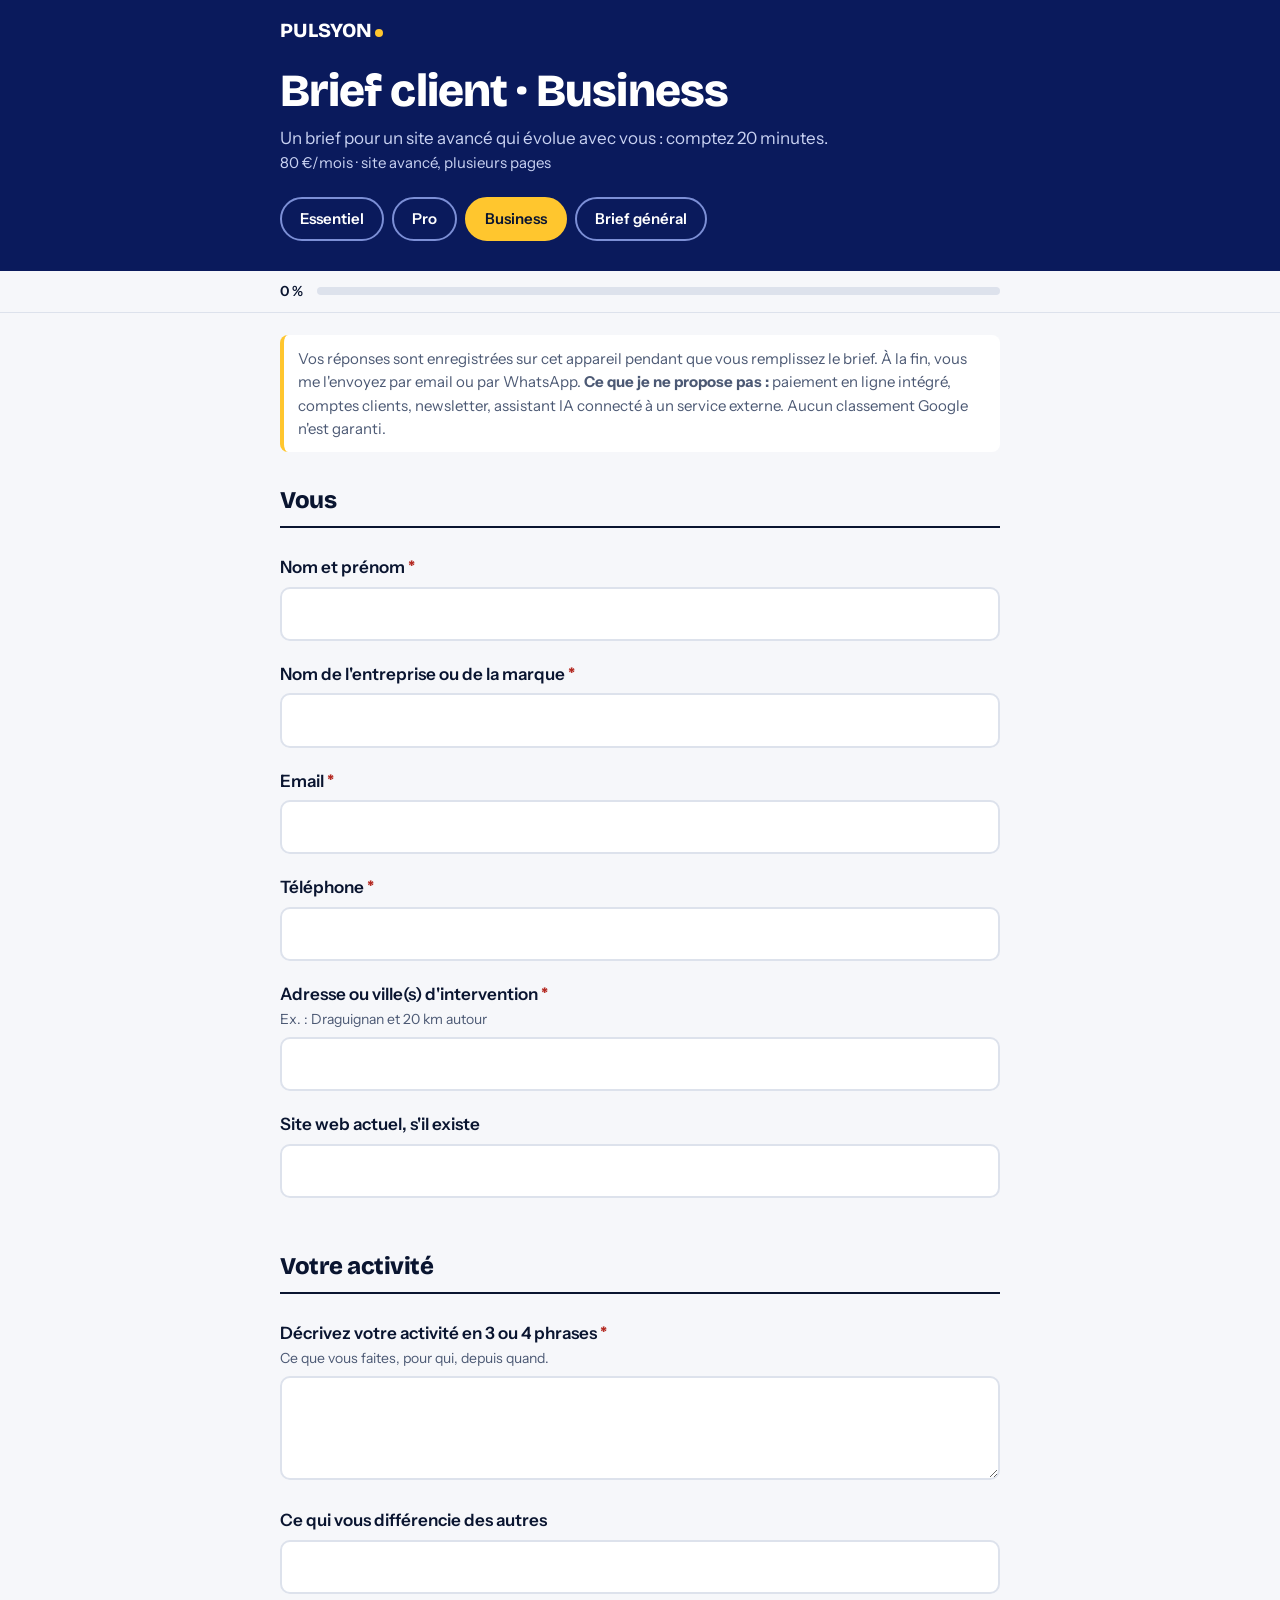
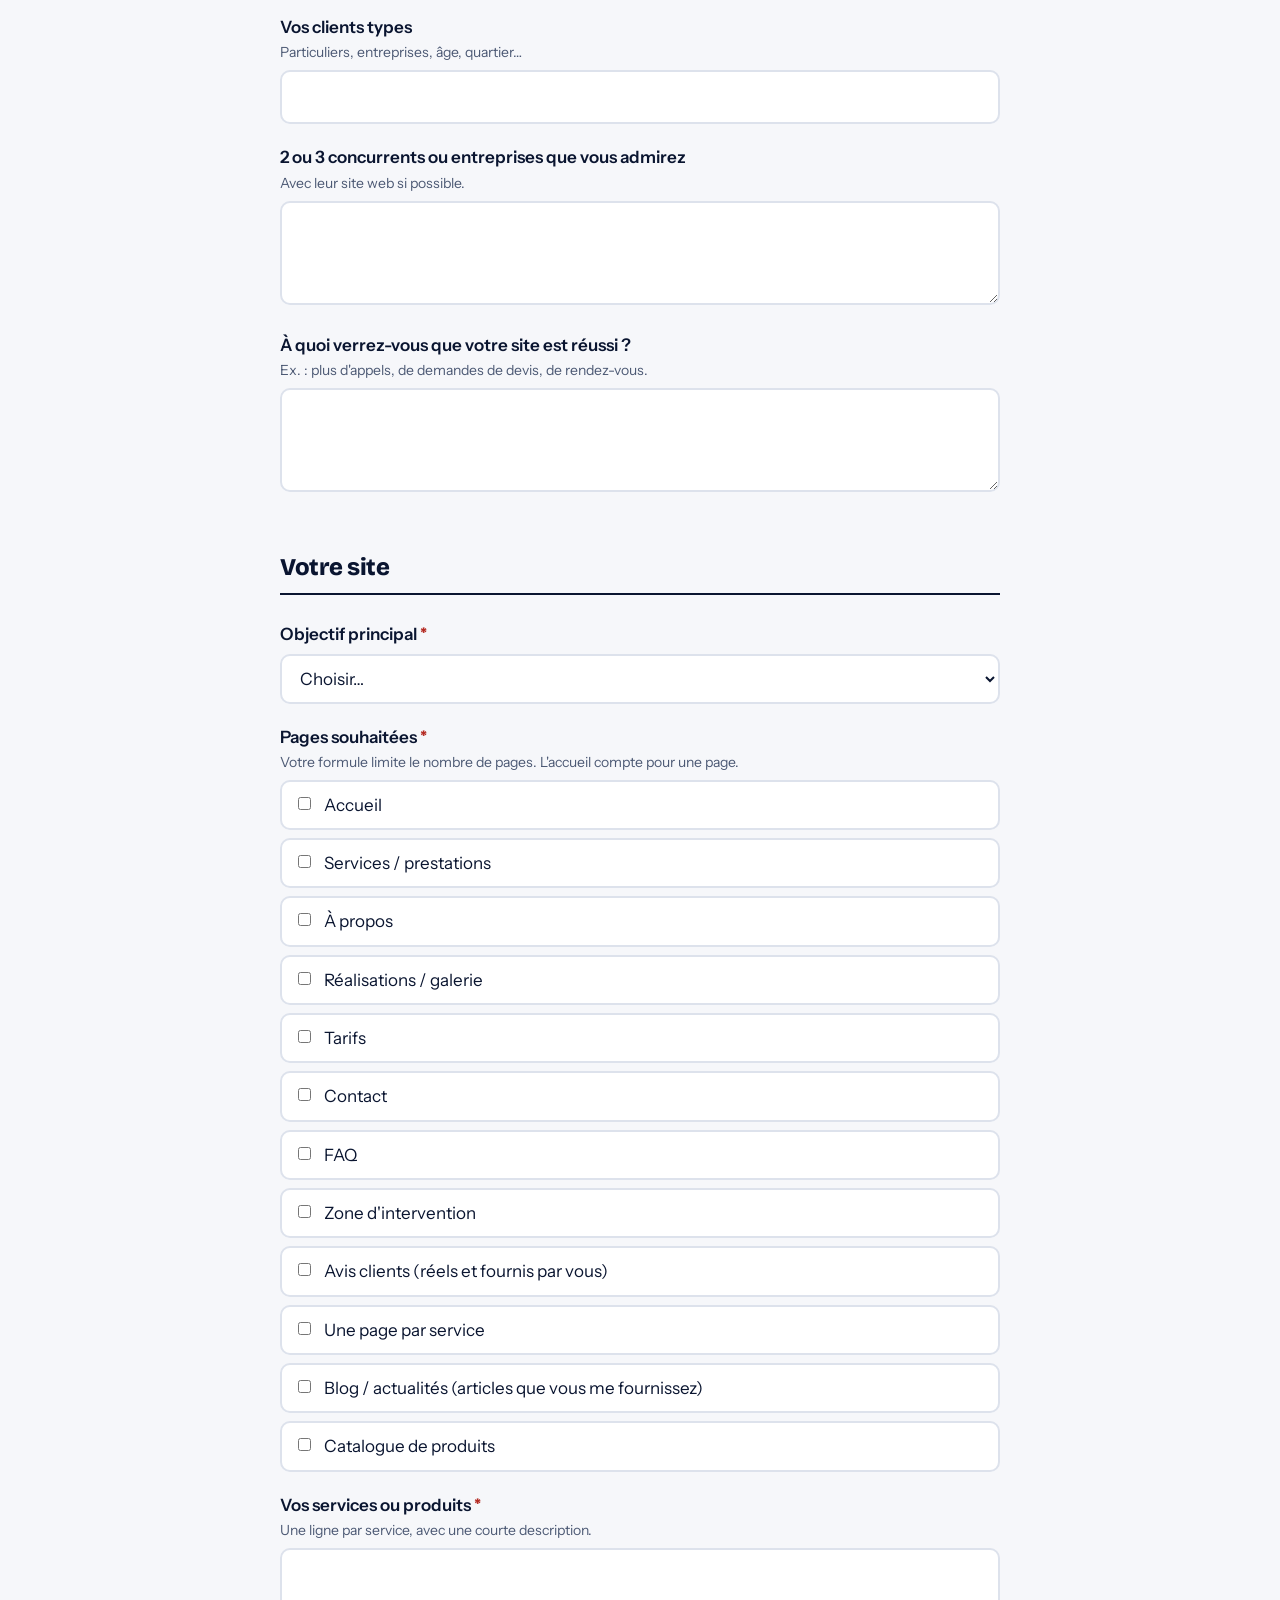
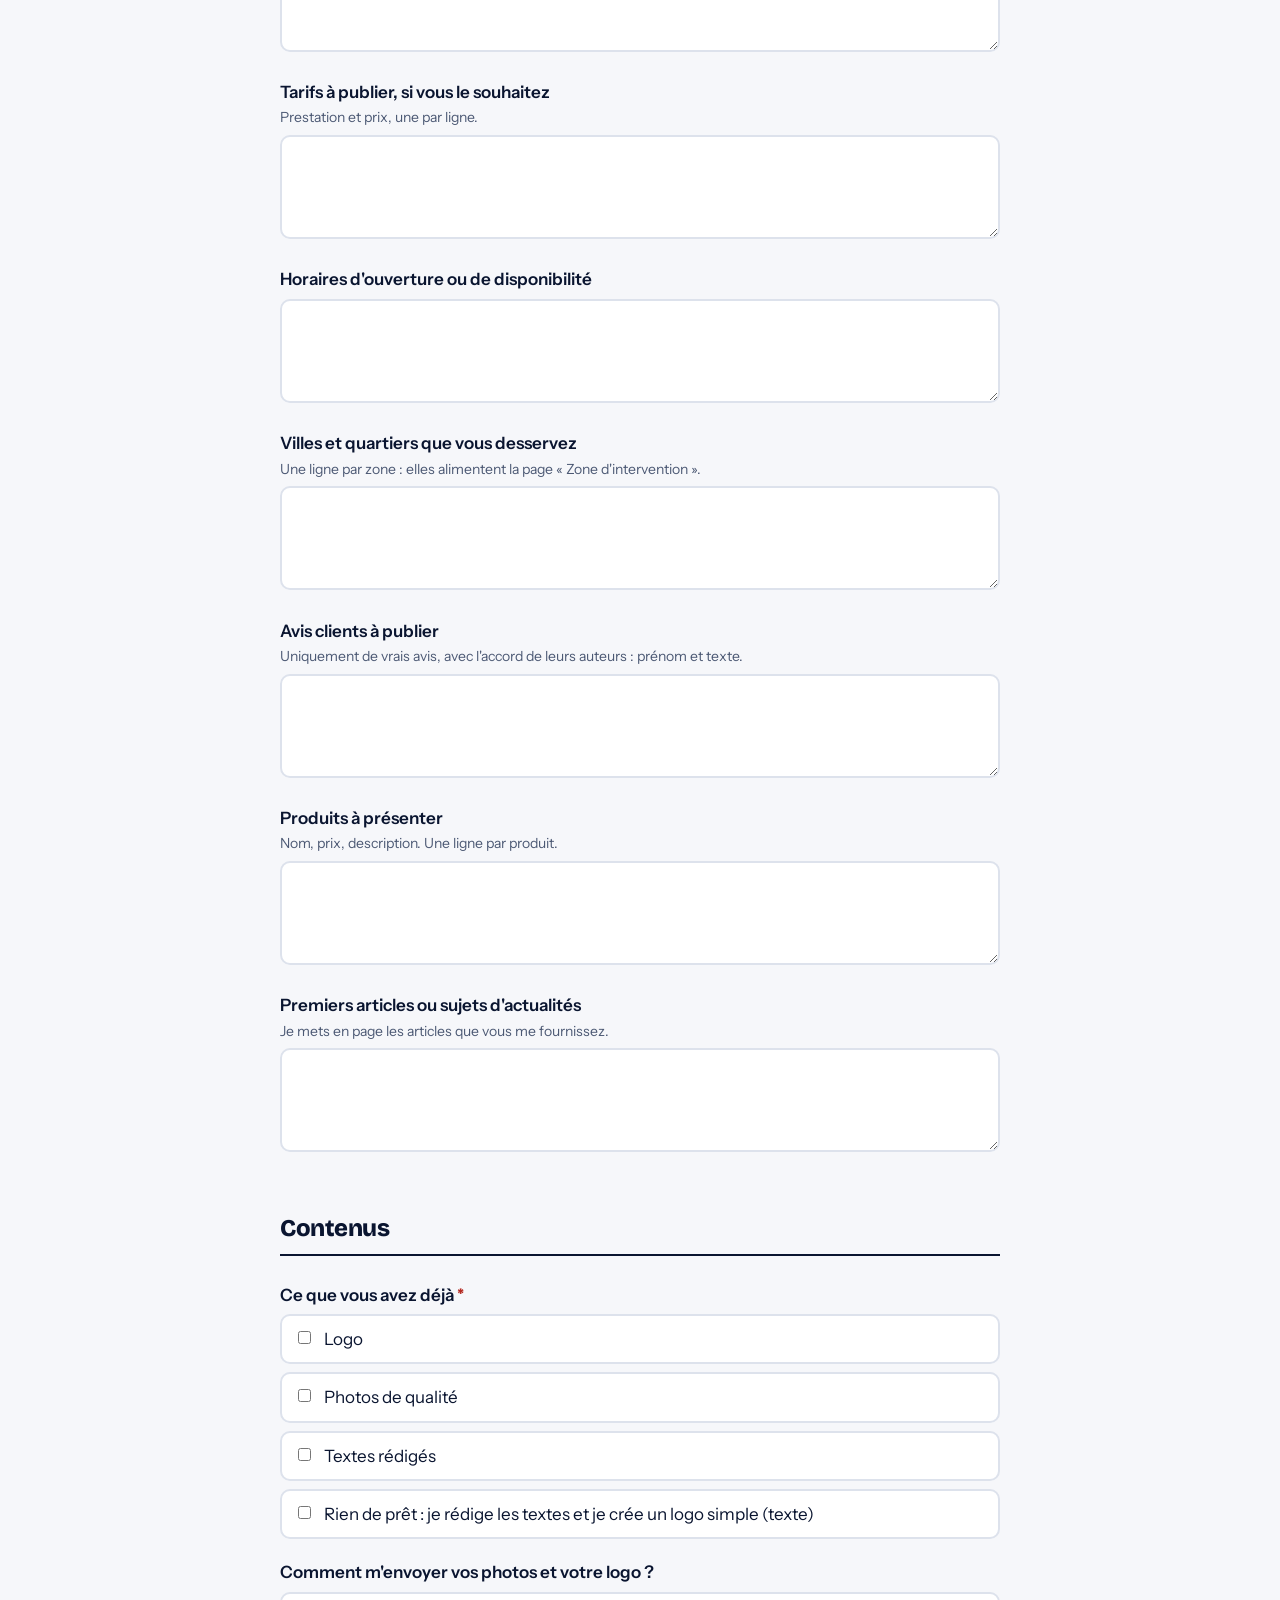
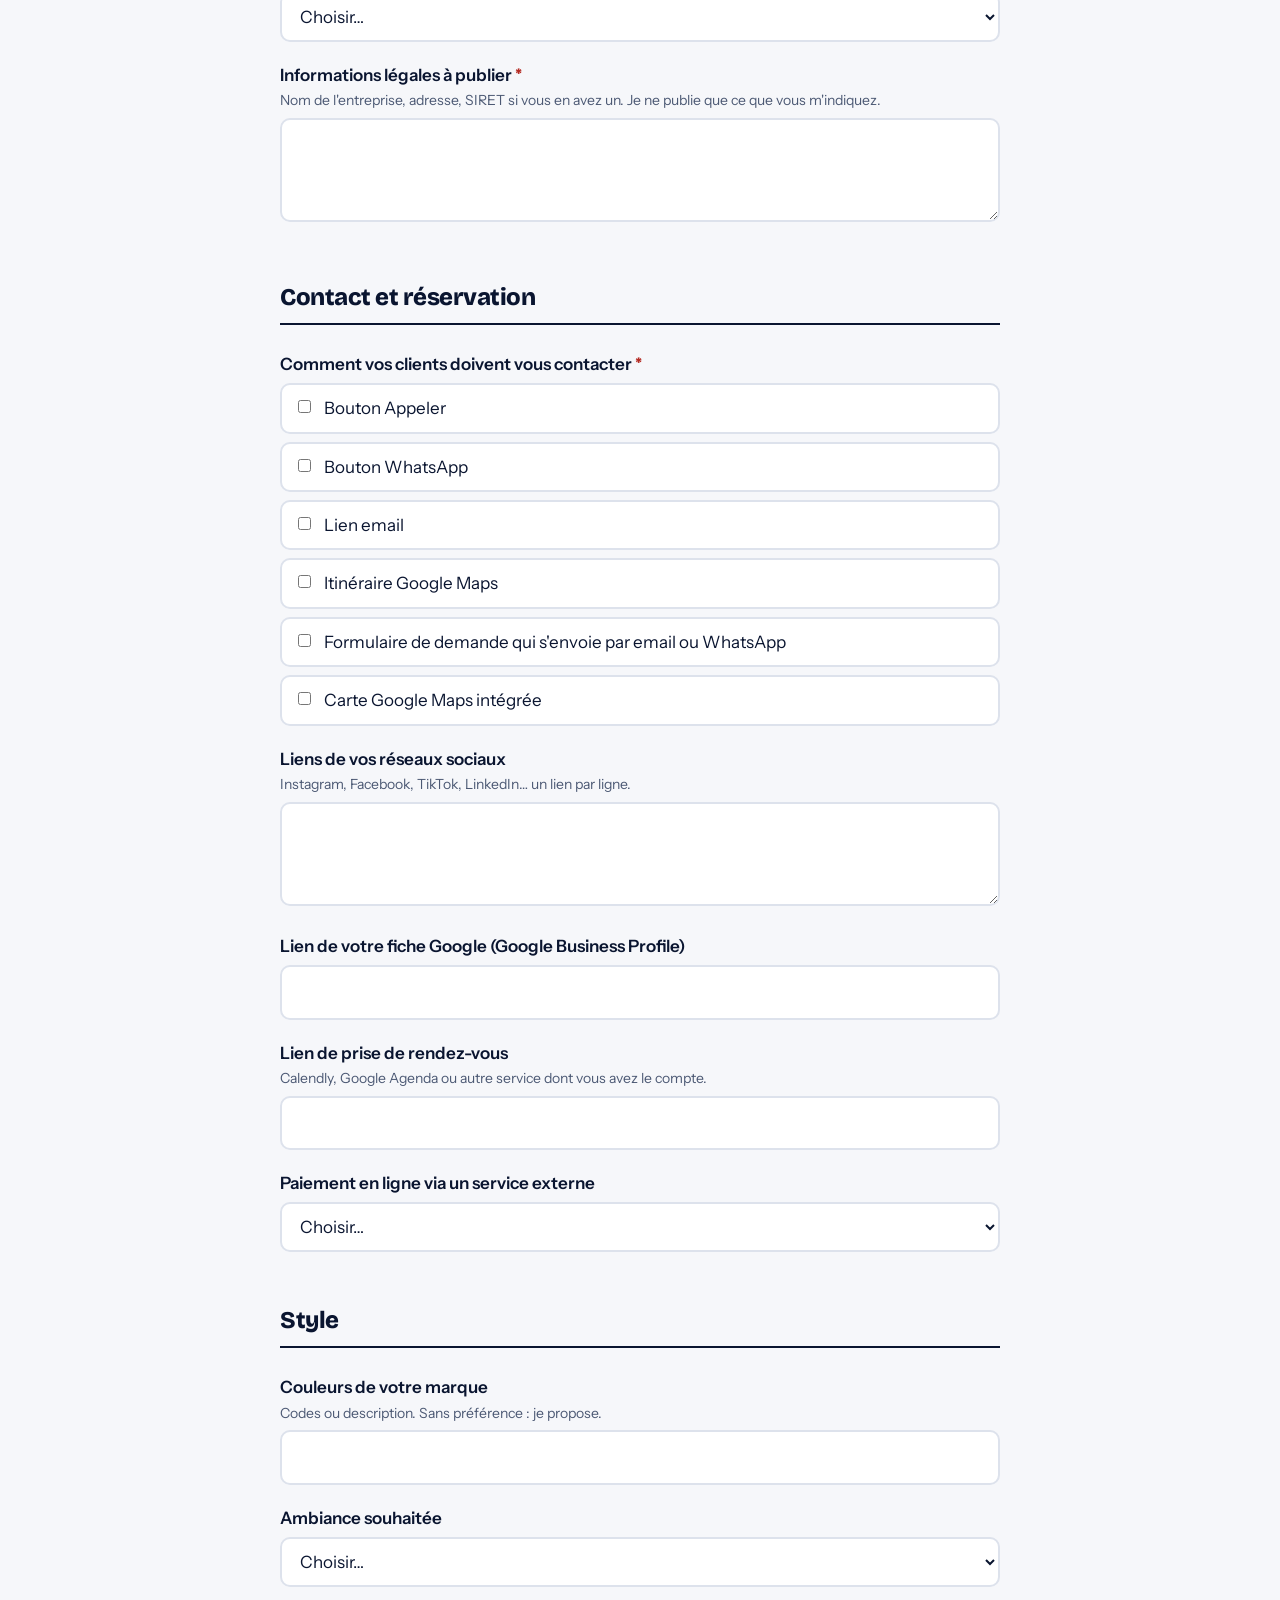
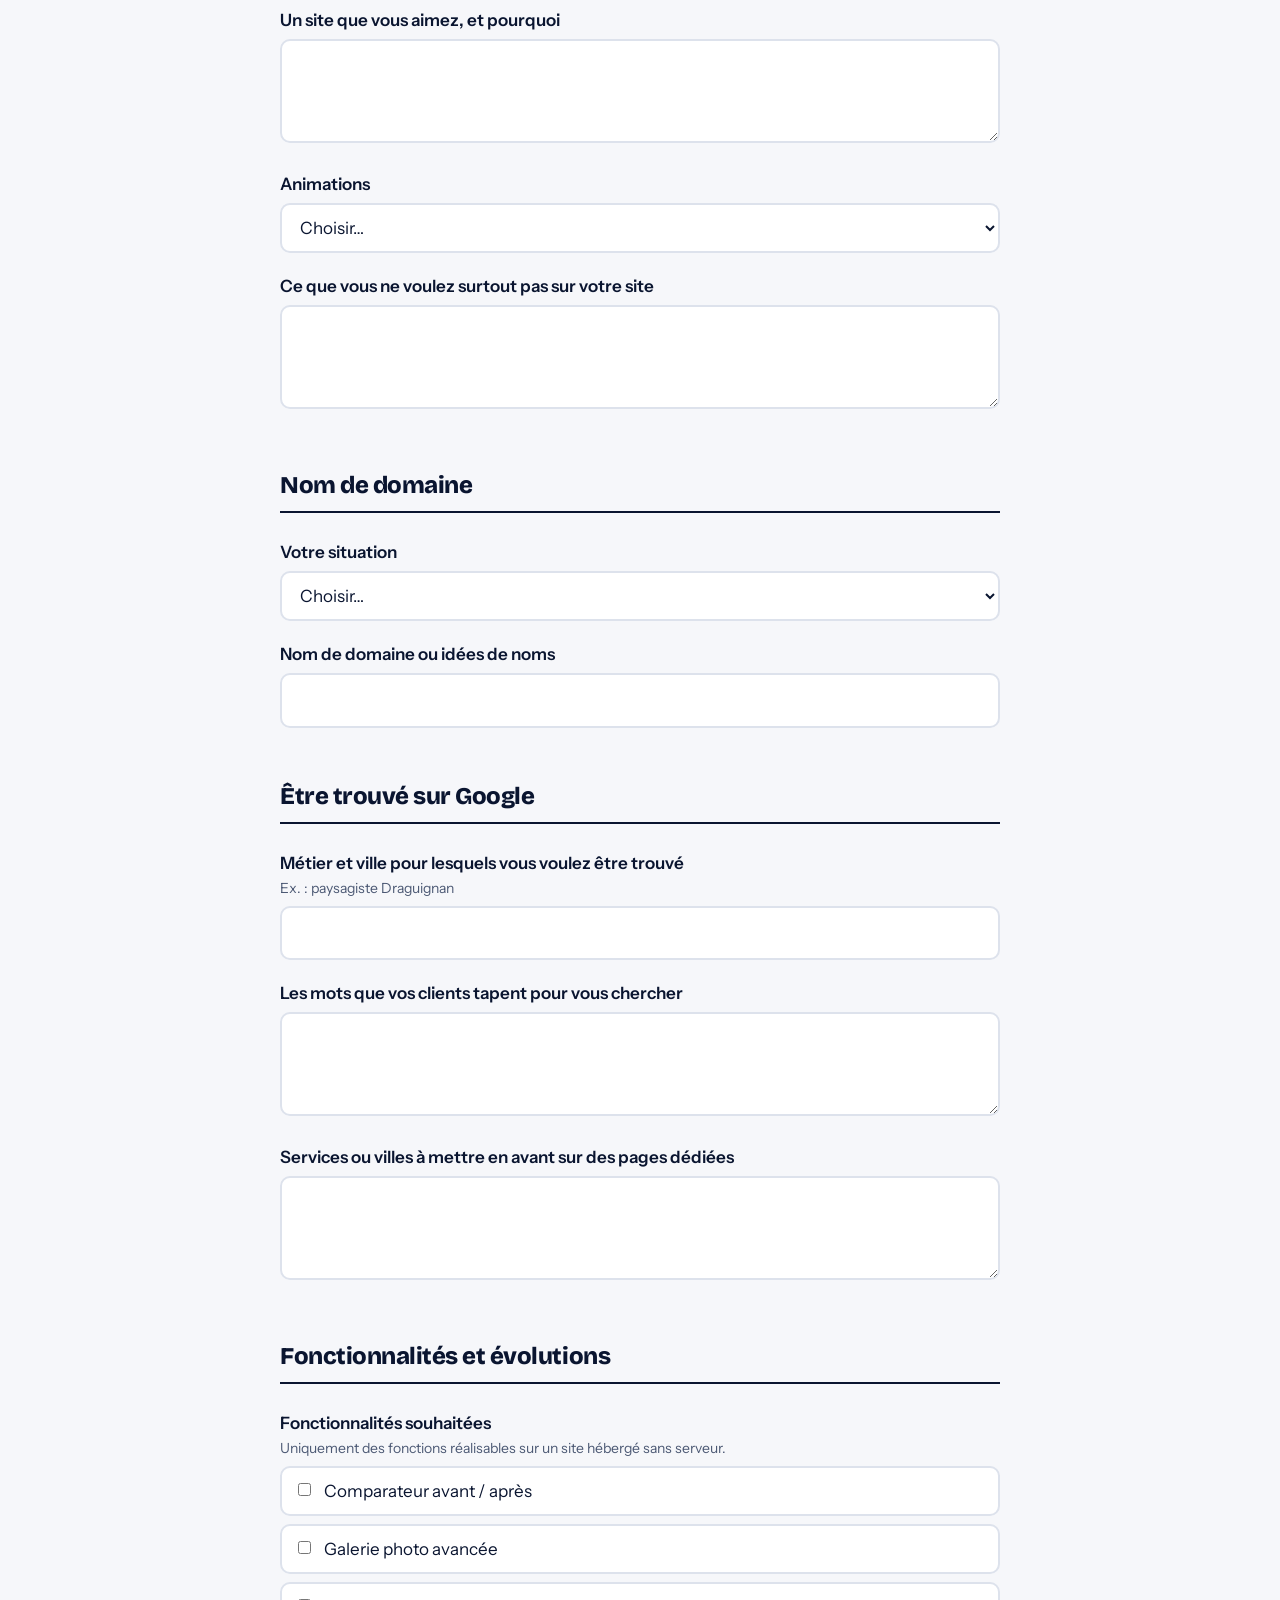
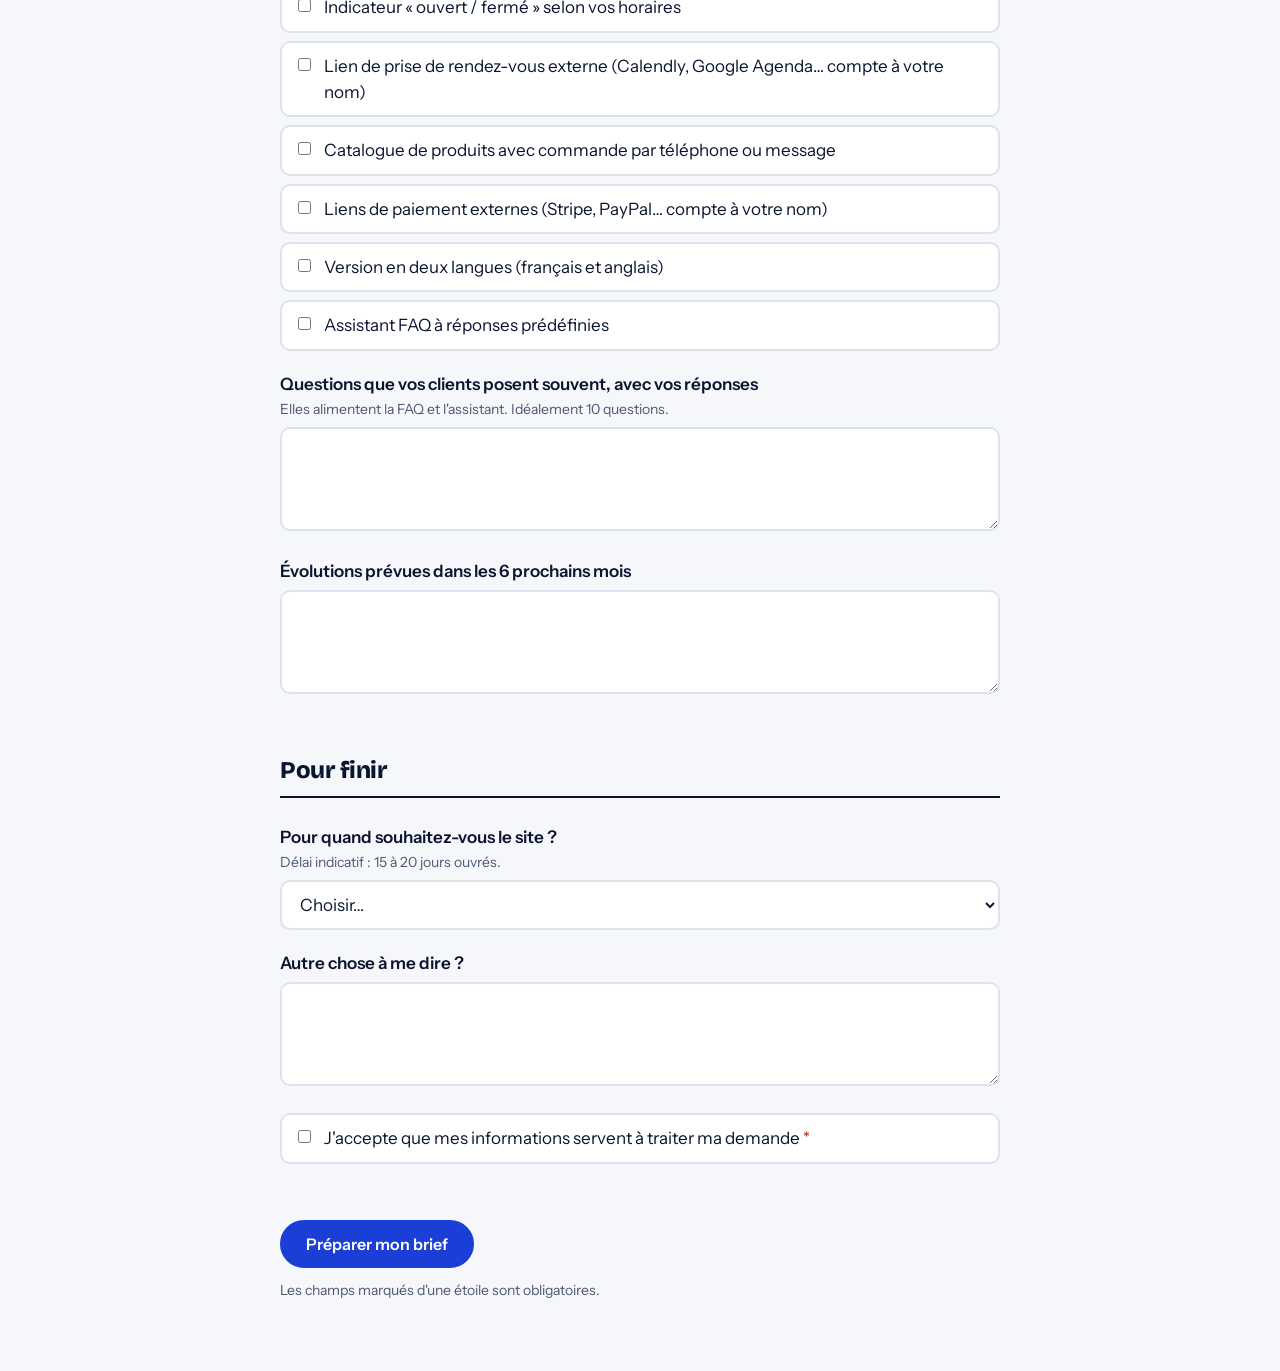
==== brief-business.html @ 64bebb9d "Add files via upload" ====
<!DOCTYPE html>
<html lang="fr">
<head>
<meta charset="utf-8">
<meta name="viewport" content="width=device-width, initial-scale=1, viewport-fit=cover">
<title>Brief client Business · PULSYON</title>
<meta name="robots" content="noindex">
<link rel="preconnect" href="https://fonts.googleapis.com"><link rel="preconnect" href="https://fonts.gstatic.com" crossorigin>
<link href="https://fonts.googleapis.com/css2?family=Bricolage+Grotesque:opsz,wght@12..96,700;12..96,800&family=Instrument+Sans:wght@400;500;600&display=swap" rel="stylesheet">
<link rel="stylesheet" href="brief.css">
</head>
<body>
<header class="top"><div class="w">
<a class="logo" href="index.html">PULSYON<i></i></a>
<h1>Brief client · Business</h1>
<p>Un brief pour un site avancé qui évolue avec vous : comptez 20 minutes.</p>
<p class="scope">80 €/mois · site avancé, plusieurs pages</p>
<nav class="tabs" aria-label="Autres briefs"><a href="brief-essentiel.html">Essentiel</a><a href="brief-pro.html">Pro</a><a href="brief-business.html" aria-current="page">Business</a><a href="brief.html">Brief général</a></nav>
</div></header>
<div class="bar"><div class="w"><span id="pct">0 %</span><div class="track"><i id="fill"></i></div></div></div>
<main class="w">
<div class="note">Vos réponses sont enregistrées sur cet appareil pendant que vous remplissez le brief. À la fin, vous me l'envoyez par email ou par WhatsApp. <b>Ce que je ne propose pas :</b> paiement en ligne intégré, comptes clients, newsletter, assistant IA connecté à un service externe. Aucun classement Google n'est garanti.</div>
<div id="form"></div>
<div class="go"><button class="btn" id="build" type="button">Préparer mon brief</button><p class="fine">Les champs marqués d'une étoile sont obligatoires.</p></div>
<section class="result" id="result" aria-live="polite">
<h2>Votre brief est prêt</h2>
<p>Choisissez comment me l'envoyer. Le texte est copié automatiquement : collez-le dans le message.</p>
<textarea id="out" readonly aria-label="Résumé de votre brief"></textarea>
<div class="acts"><button class="btn" id="mail" type="button">Envoyer par email</button><button class="btn" id="wa" type="button">Envoyer par WhatsApp</button><button class="btn alt" id="copy" type="button">Copier</button><button class="btn alt" id="dl" type="button">Télécharger (.txt)</button></div>
<div class="status" id="status"></div>
<p class="fine">Je vous recontacte sous 24 h. Vos données servent uniquement à traiter votre demande (voir <a href="mentions-legales.html">mentions légales</a>).</p>
</section>
</main>
<script>window.BRIEF={"key": "business", "name": "Business", "scope": "80 €/mois · site avancé, plusieurs pages", "max": 0, "sections": [["Vous", [{"i": "nom", "t": "text", "q": "Nom et prénom", "r": 1}, {"i": "ent", "t": "text", "q": "Nom de l'entreprise ou de la marque", "r": 1}, {"i": "mail", "t": "email", "q": "Email", "r": 1}, {"i": "tel", "t": "tel", "q": "Téléphone", "r": 1}, {"i": "ville", "t": "text", "q": "Adresse ou ville(s) d'intervention", "h": "Ex. : Draguignan et 20 km autour", "r": 1}, {"i": "actuel", "t": "url", "q": "Site web actuel, s'il existe"}]], ["Votre activité", [{"i": "act", "t": "textarea", "q": "Décrivez votre activité en 3 ou 4 phrases", "h": "Ce que vous faites, pour qui, depuis quand.", "r": 1}, {"i": "atout", "t": "text", "q": "Ce qui vous différencie des autres"}, {"i": "cible", "t": "text", "q": "Vos clients types", "h": "Particuliers, entreprises, âge, quartier…"}, {"i": "conc", "t": "textarea", "q": "2 ou 3 concurrents ou entreprises que vous admirez", "h": "Avec leur site web si possible."}, {"i": "succes", "t": "textarea", "q": "À quoi verrez-vous que votre site est réussi ?", "h": "Ex. : plus d'appels, de demandes de devis, de rendez-vous."}]], ["Votre site", [{"i": "obj", "t": "select", "q": "Objectif principal", "r": 1, "o": ["Être contacté (appel, WhatsApp, email)", "Présenter mes services", "Montrer mes réalisations", "Donner mes horaires et mon accès", "Rassurer et gagner en crédibilité", "Prendre des rendez-vous (via un lien externe de réservation)", "Présenter un catalogue de produits"]}, {"i": "pages", "t": "checks", "q": "Pages souhaitées", "h": "Votre formule limite le nombre de pages. L'accueil compte pour une page.", "r": 1, "o": ["Accueil", "Services / prestations", "À propos", "Réalisations / galerie", "Tarifs", "Contact", "FAQ", "Zone d'intervention", "Avis clients (réels et fournis par vous)", "Une page par service", "Blog / actualités (articles que vous me fournissez)", "Catalogue de produits"]}, {"i": "serv", "t": "textarea", "q": "Vos services ou produits", "h": "Une ligne par service, avec une courte description.", "r": 1}, {"i": "tarifs", "t": "textarea", "q": "Tarifs à publier, si vous le souhaitez", "h": "Prestation et prix, une par ligne."}, {"i": "horaires", "t": "textarea", "q": "Horaires d'ouverture ou de disponibilité"}, {"i": "zone", "t": "textarea", "q": "Villes et quartiers que vous desservez", "h": "Une ligne par zone : elles alimentent la page « Zone d'intervention »."}, {"i": "avis", "t": "textarea", "q": "Avis clients à publier", "h": "Uniquement de vrais avis, avec l'accord de leurs auteurs : prénom et texte."}, {"i": "prod", "t": "textarea", "q": "Produits à présenter", "h": "Nom, prix, description. Une ligne par produit."}, {"i": "blog", "t": "textarea", "q": "Premiers articles ou sujets d'actualités", "h": "Je mets en page les articles que vous me fournissez."}]], ["Contenus", [{"i": "dispo", "t": "checks", "q": "Ce que vous avez déjà", "o": ["Logo", "Photos de qualité", "Textes rédigés", "Rien de prêt : je rédige les textes et je crée un logo simple (texte)"], "r": 1}, {"i": "envoi", "t": "select", "q": "Comment m'envoyer vos photos et votre logo ?", "o": ["Par WhatsApp", "Par email", "Par lien (Drive, Dropbox…)", "Je n'en ai pas"]}, {"i": "legal", "t": "textarea", "q": "Informations légales à publier", "h": "Nom de l'entreprise, adresse, SIRET si vous en avez un. Je ne publie que ce que vous m'indiquez.", "r": 1}]], ["Contact et réservation", [{"i": "cont", "t": "checks", "q": "Comment vos clients doivent vous contacter", "r": 1, "o": ["Bouton Appeler", "Bouton WhatsApp", "Lien email", "Itinéraire Google Maps", "Formulaire de demande qui s'envoie par email ou WhatsApp", "Carte Google Maps intégrée"]}, {"i": "res", "t": "textarea", "q": "Liens de vos réseaux sociaux", "h": "Instagram, Facebook, TikTok, LinkedIn… un lien par ligne."}, {"i": "gbp", "t": "url", "q": "Lien de votre fiche Google (Google Business Profile)"}, {"i": "rdv", "t": "url", "q": "Lien de prise de rendez-vous", "h": "Calendly, Google Agenda ou autre service dont vous avez le compte."}, {"i": "pay", "t": "select", "q": "Paiement en ligne via un service externe", "o": ["Pas de paiement en ligne", "J'ai déjà un compte (Stripe, PayPal…)", "Je dois en ouvrir un"]}]], ["Style", [{"i": "coul", "t": "text", "q": "Couleurs de votre marque", "h": "Codes ou description. Sans préférence : je propose."}, {"i": "amb", "t": "select", "q": "Ambiance souhaitée", "o": ["Sobre et professionnelle", "Chaleureuse et conviviale", "Moderne et dynamique", "Nature et authentique", "Haut de gamme", "Je ne sais pas, conseillez-moi"]}, {"i": "aime", "t": "textarea", "q": "Un site que vous aimez, et pourquoi"}, {"i": "anim", "t": "select", "q": "Animations", "o": ["Aucune", "Discrètes", "Marquées", "Conseillez-moi"]}, {"i": "non", "t": "textarea", "q": "Ce que vous ne voulez surtout pas sur votre site"}]], ["Nom de domaine", [{"i": "dom", "t": "select", "q": "Votre situation", "o": ["J'ai déjà un nom de domaine", "Je n'en ai pas : aidez-moi à choisir", "Je ne sais pas ce que c'est"]}, {"i": "domn", "t": "text", "q": "Nom de domaine ou idées de noms"}]], ["Être trouvé sur Google", [{"i": "seo", "t": "text", "q": "Métier et ville pour lesquels vous voulez être trouvé", "h": "Ex. : paysagiste Draguignan"}, {"i": "mots", "t": "textarea", "q": "Les mots que vos clients tapent pour vous chercher"}, {"i": "seo3", "t": "textarea", "q": "Services ou villes à mettre en avant sur des pages dédiées"}]], ["Fonctionnalités et évolutions", [{"i": "fonc", "t": "checks", "q": "Fonctionnalités souhaitées", "h": "Uniquement des fonctions réalisables sur un site hébergé sans serveur.", "o": ["Comparateur avant / après", "Galerie photo avancée", "Indicateur « ouvert / fermé » selon vos horaires", "Lien de prise de rendez-vous externe (Calendly, Google Agenda… compte à votre nom)", "Catalogue de produits avec commande par téléphone ou message", "Liens de paiement externes (Stripe, PayPal… compte à votre nom)", "Version en deux langues (français et anglais)", "Assistant FAQ à réponses prédéfinies"]}, {"i": "faq", "t": "textarea", "q": "Questions que vos clients posent souvent, avec vos réponses", "h": "Elles alimentent la FAQ et l'assistant. Idéalement 10 questions."}, {"i": "evo", "t": "textarea", "q": "Évolutions prévues dans les 6 prochains mois"}]], ["Pour finir", [{"i": "delai", "t": "select", "q": "Pour quand souhaitez-vous le site ?", "h": "Délai indicatif : 15 à 20 jours ouvrés.", "o": ["Dès que possible", "Dans le mois", "Dans 2 ou 3 mois", "Pas de date précise"]}, {"i": "plus", "t": "textarea", "q": "Autre chose à me dire ?"}, {"i": "ok", "t": "consent", "q": "J'accepte que mes informations servent à traiter ma demande", "r": 1}]]]};</script>
<script src="brief.js"></script>
</body>
</html>
---- brief.css ----
:root{--deep:#0A1A5C;--blue:#1B3FD6;--sun:#FFC62E;--ink:#0A1530;--muted:#4C5974;--bg:#F6F7FA;--line:#DDE2EC}
*,*::before,*::after{box-sizing:border-box}
body{margin:0;background:var(--bg);color:var(--ink);font:400 17px/1.55 "Instrument Sans",system-ui,sans-serif;padding-bottom:env(safe-area-inset-bottom,0px)}
h1,h2{font-family:"Bricolage Grotesque","Instrument Sans",system-ui,sans-serif;letter-spacing:-.02em;line-height:1.1;margin:0}
a{color:var(--blue)}
:focus-visible{outline:3px solid var(--sun);outline-offset:2px;border-radius:6px}
.top{background:var(--deep);color:#fff;padding:calc(18px + env(safe-area-inset-top,0px)) 0 30px}
.w{max-width:760px;margin:0 auto;padding:0 20px}
.logo{font:800 20px "Bricolage Grotesque",sans-serif;color:#fff;text-decoration:none}
.logo i{display:inline-block;width:8px;height:8px;background:var(--sun);border-radius:50%;margin-left:3px}
h1{font-size:clamp(30px,6vw,46px);font-weight:800;margin:22px 0 8px}
.top p{margin:0;color:#C9D2F2}
.tabs{display:flex;gap:8px;flex-wrap:wrap;margin-top:22px}
.tabs button{font:600 15px "Instrument Sans",sans-serif;min-height:44px;padding:8px 18px;border-radius:99px;border:2px solid #7C8FD6;background:transparent;color:#fff;cursor:pointer}
.tabs button[aria-pressed=true]{background:var(--sun);border-color:var(--sun);color:var(--ink)}
.scope{margin-top:16px;font-size:15px;color:#C9D2F2}
.bar{position:sticky;top:0;z-index:5;background:var(--bg);border-bottom:1px solid var(--line);padding:10px 0}
.bar .w{display:flex;align-items:center;gap:14px;font-size:14px;font-weight:600}
.track{flex:1;height:8px;border-radius:9px;background:var(--line);overflow:hidden}
.track i{display:block;height:100%;width:0;background:var(--blue);transition:width .3s}
fieldset.sec{border:0;padding:0;margin:34px 0 0}
.sec>legend{font:800 24px "Bricolage Grotesque",sans-serif;letter-spacing:-.02em;padding:0 0 12px;border-bottom:2px solid var(--ink);width:100%;margin-bottom:6px}
.q{margin:20px 0}
.q>label,.q>.lab{display:block;font-weight:600;margin-bottom:6px}
.q small{display:block;color:var(--muted);font-weight:400;font-size:14px;margin-top:2px}
.req{color:#B3261E}
input[type=text],input[type=email],input[type=tel],input[type=url],select,textarea{width:100%;font:inherit;padding:12px 14px;border:2px solid var(--line);border-radius:10px;background:#fff;color:var(--ink)}
textarea{min-height:104px;resize:vertical}
input:focus,select:focus,textarea:focus{border-color:var(--blue)}
.opts{display:grid;gap:8px}
.opts label{display:flex;gap:10px;align-items:flex-start;padding:10px 12px;background:#fff;border:2px solid var(--line);border-radius:10px;cursor:pointer;min-height:44px}
.opts input{margin-top:5px;accent-color:var(--blue)}
.err{color:#B3261E;font-size:14px;font-weight:600;margin-top:6px}
.invalid input,.invalid select,.invalid textarea{border-color:#B3261E}
.note{background:#fff;border-left:4px solid var(--sun);padding:12px 14px;border-radius:8px;font-size:15px;color:var(--muted);margin-top:22px}
.btn{display:inline-flex;align-items:center;justify-content:center;min-height:48px;padding:12px 24px;border-radius:99px;border:2px solid var(--blue);background:var(--blue);color:#fff;font:600 16px "Instrument Sans",sans-serif;text-decoration:none;cursor:pointer}
.btn.alt{background:transparent;color:var(--blue)}
.btn:hover{transform:translateY(-2px)}
.result{display:none;margin:36px 0 70px;background:#fff;border:2px solid var(--blue);border-radius:16px;padding:24px}
.result.on{display:block}
.result h2{font-size:28px}
.result textarea{min-height:220px;font:14px/1.5 ui-monospace,Menlo,Consolas,monospace;margin:14px 0}
.acts{display:flex;gap:10px;flex-wrap:wrap}
.status{min-height:24px;margin-top:12px;font-weight:600;color:var(--blue)}
.go{margin:36px 0 70px}
.fine{font-size:14px;color:var(--muted);margin-top:12px}
@media(prefers-reduced-motion:reduce){*{transition:none!important}}

.tabs a{font:600 15px "Instrument Sans",sans-serif;display:inline-flex;align-items:center;min-height:44px;padding:8px 18px;border-radius:99px;border:2px solid #7C8FD6;color:#fff;text-decoration:none}.tabs a[aria-current=page]{background:var(--sun);border-color:var(--sun);color:var(--ink)}
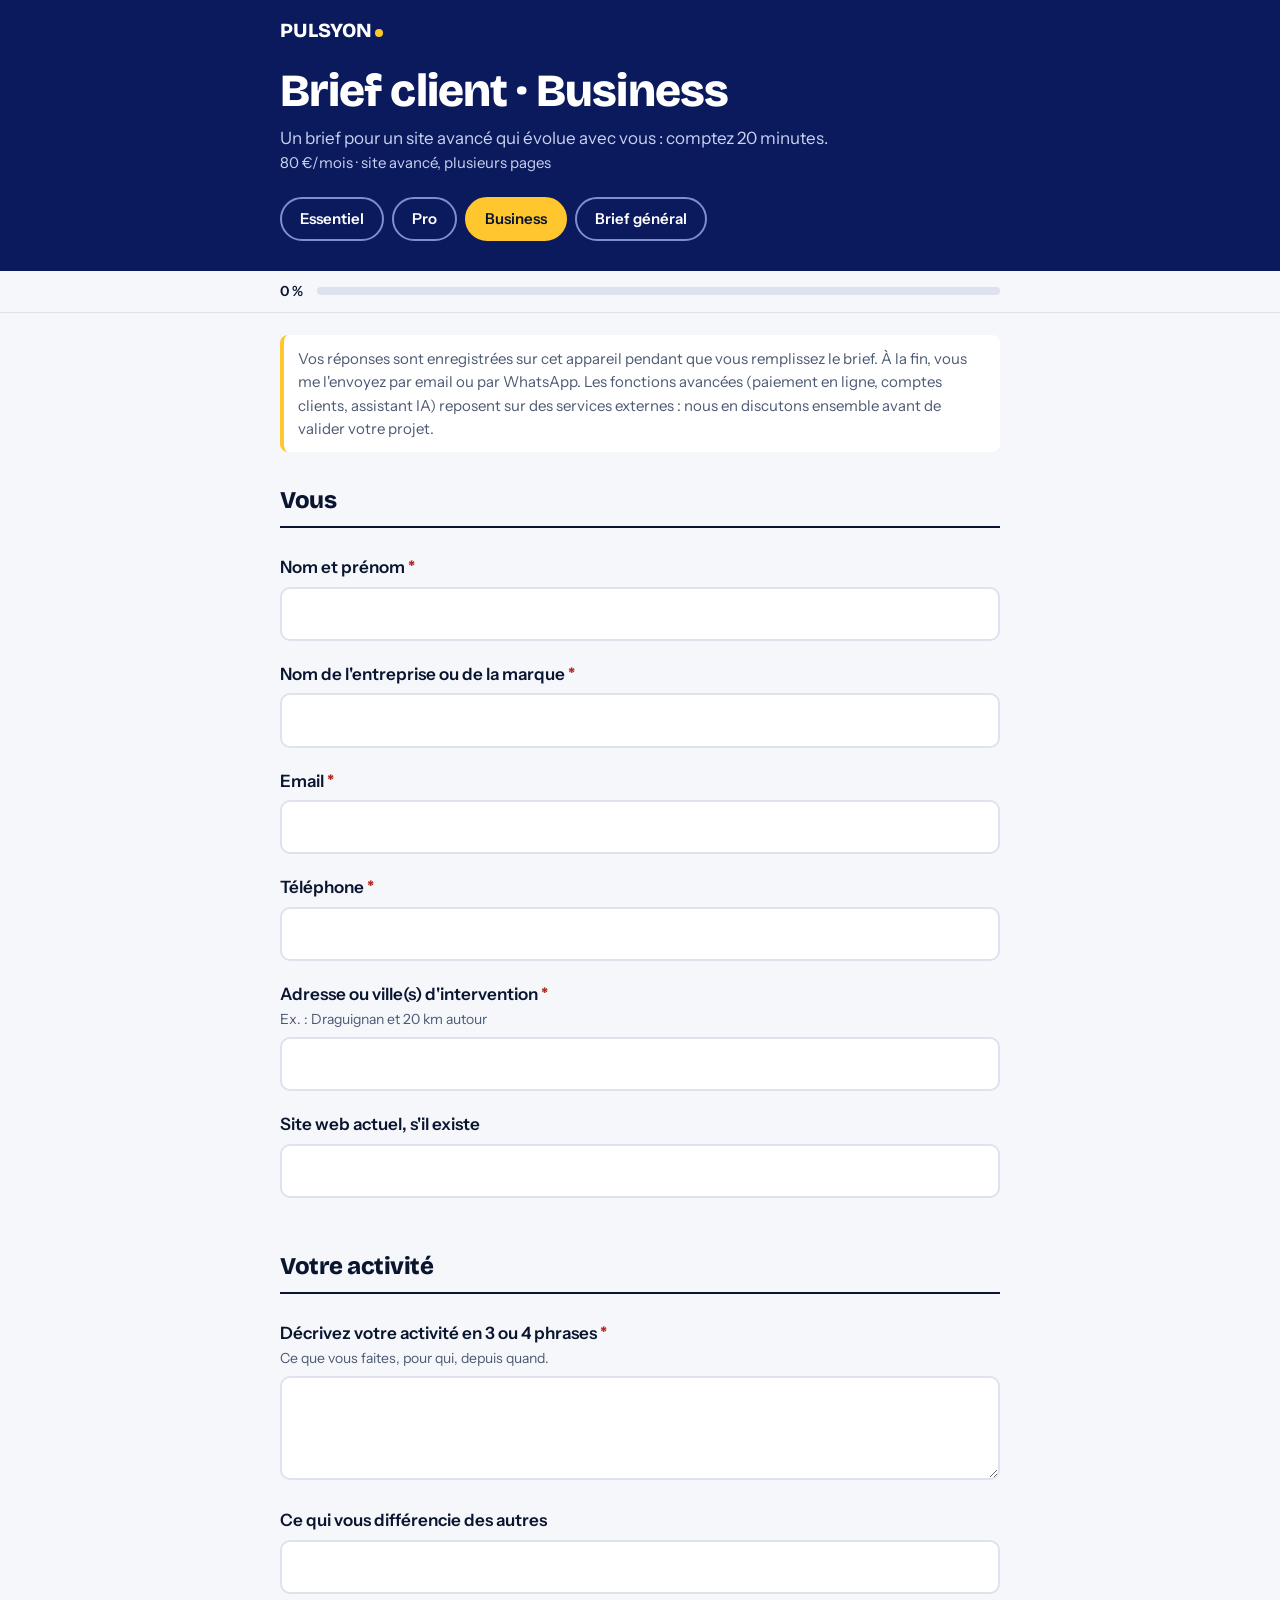
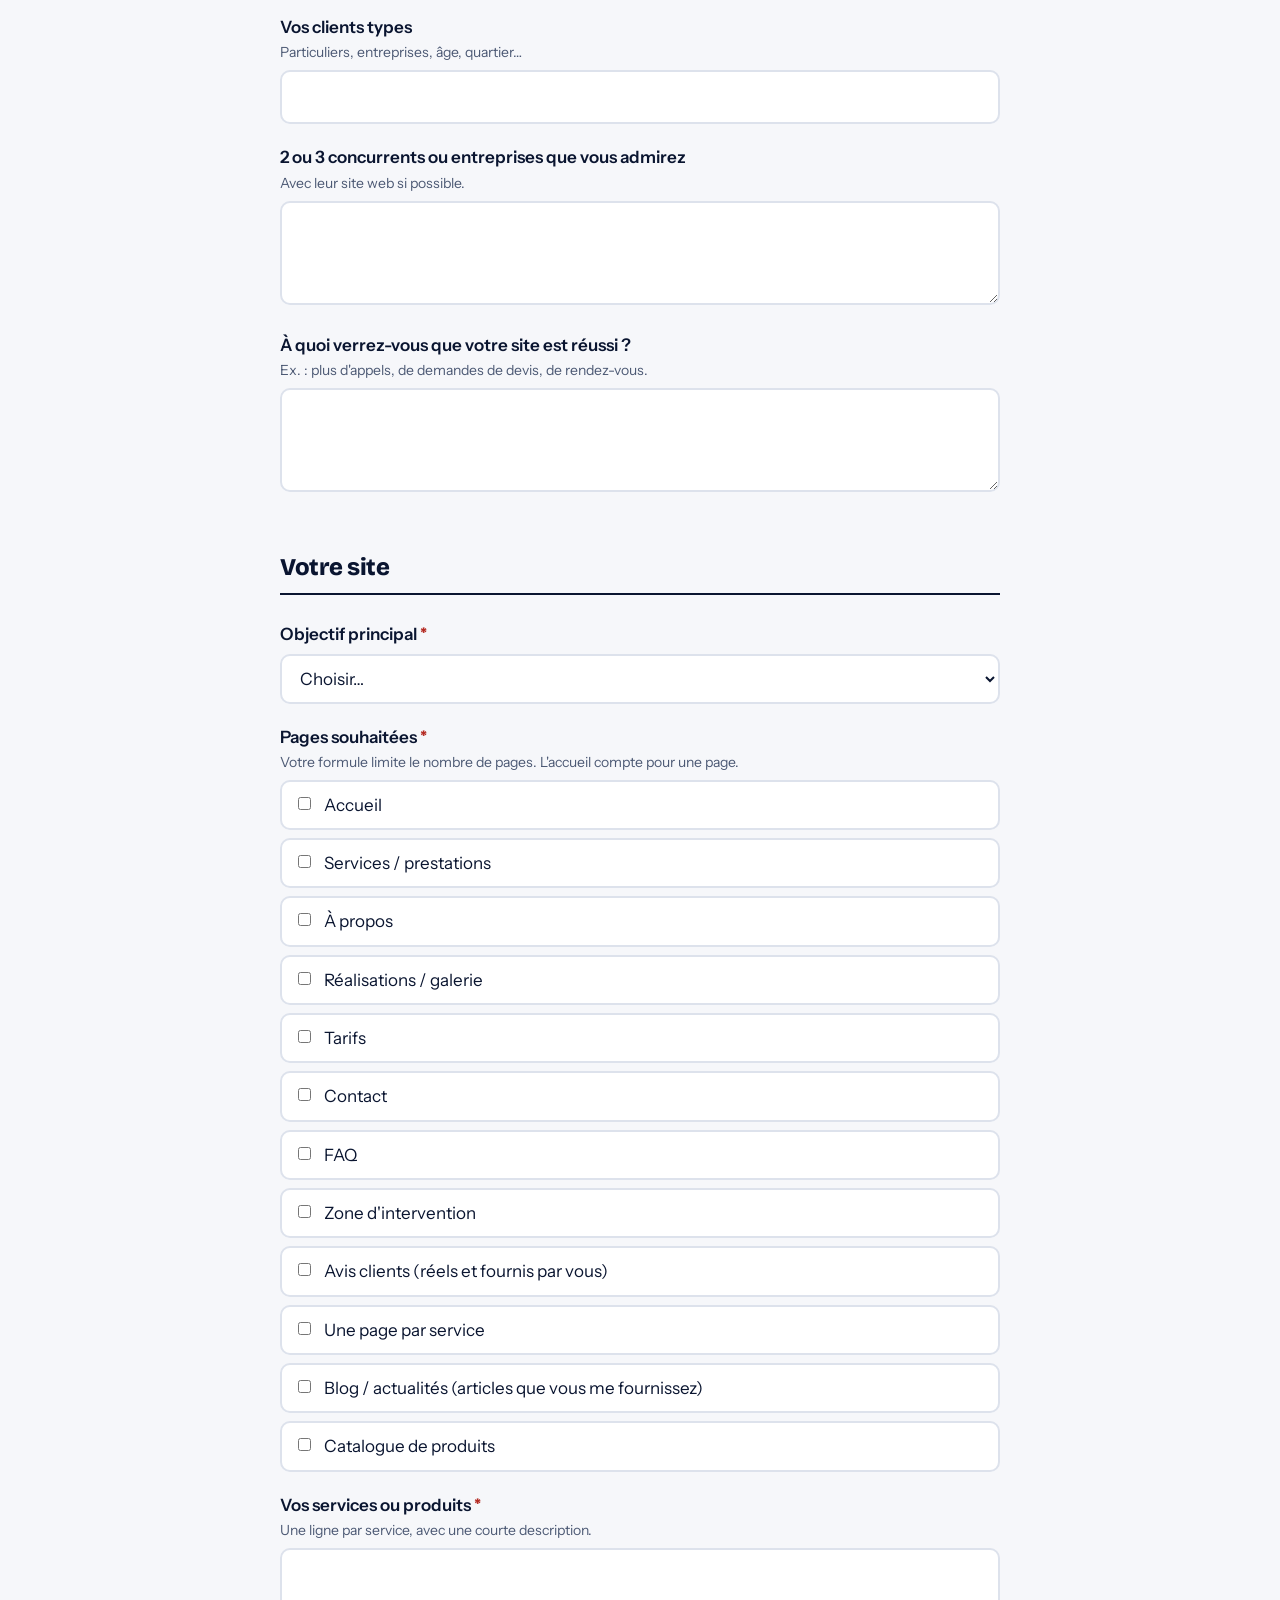
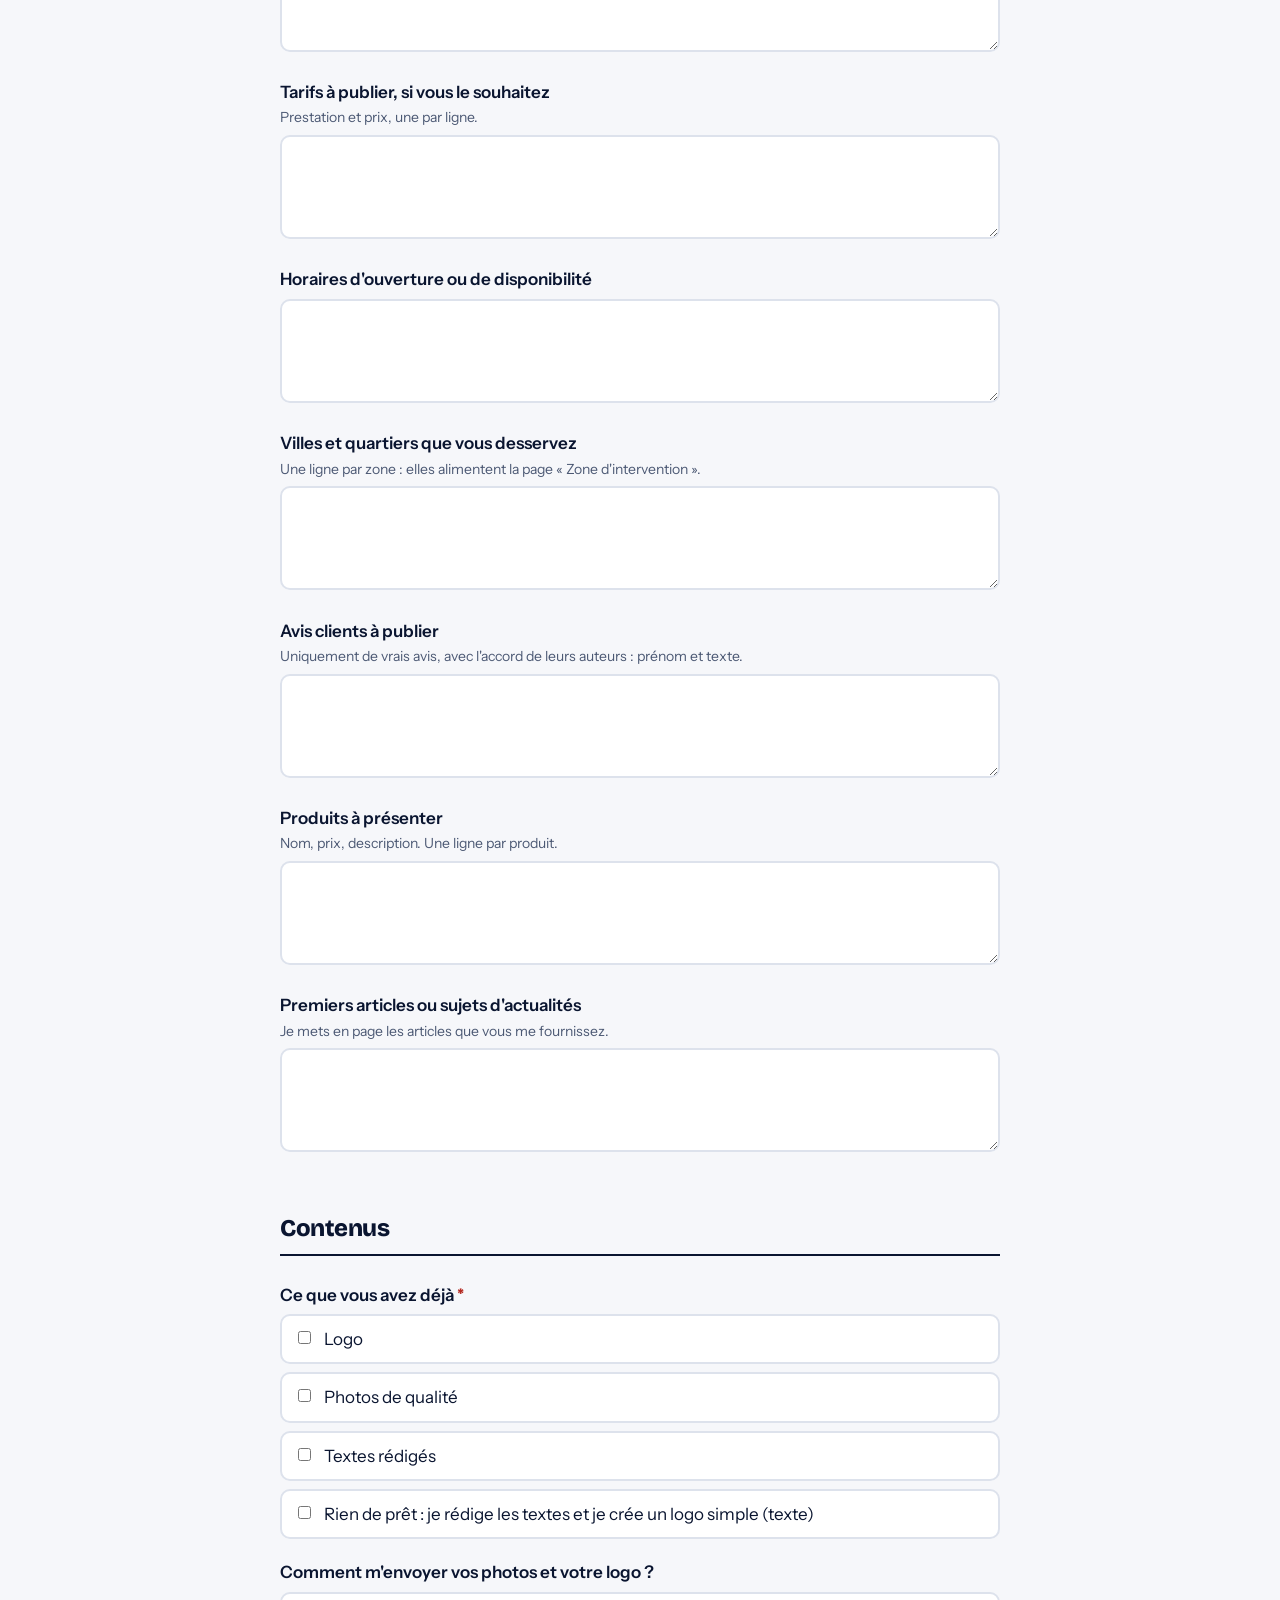
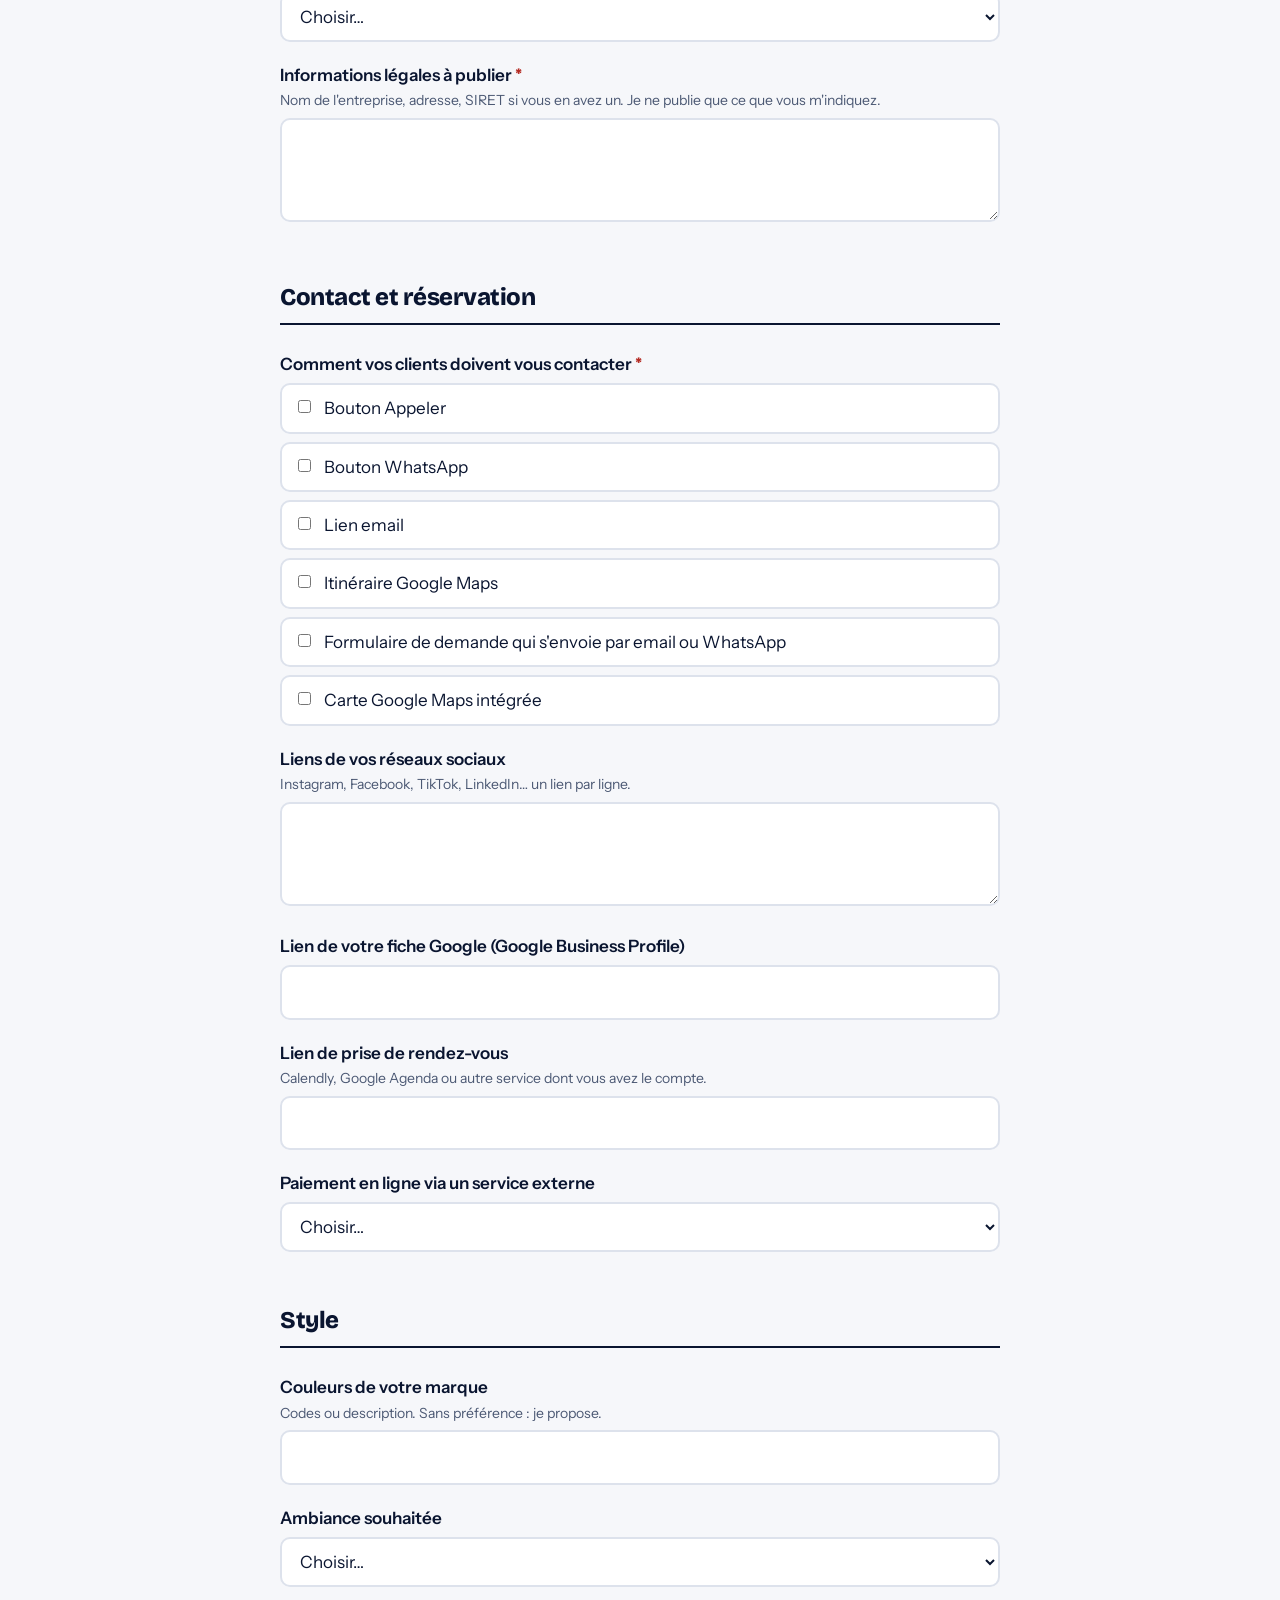
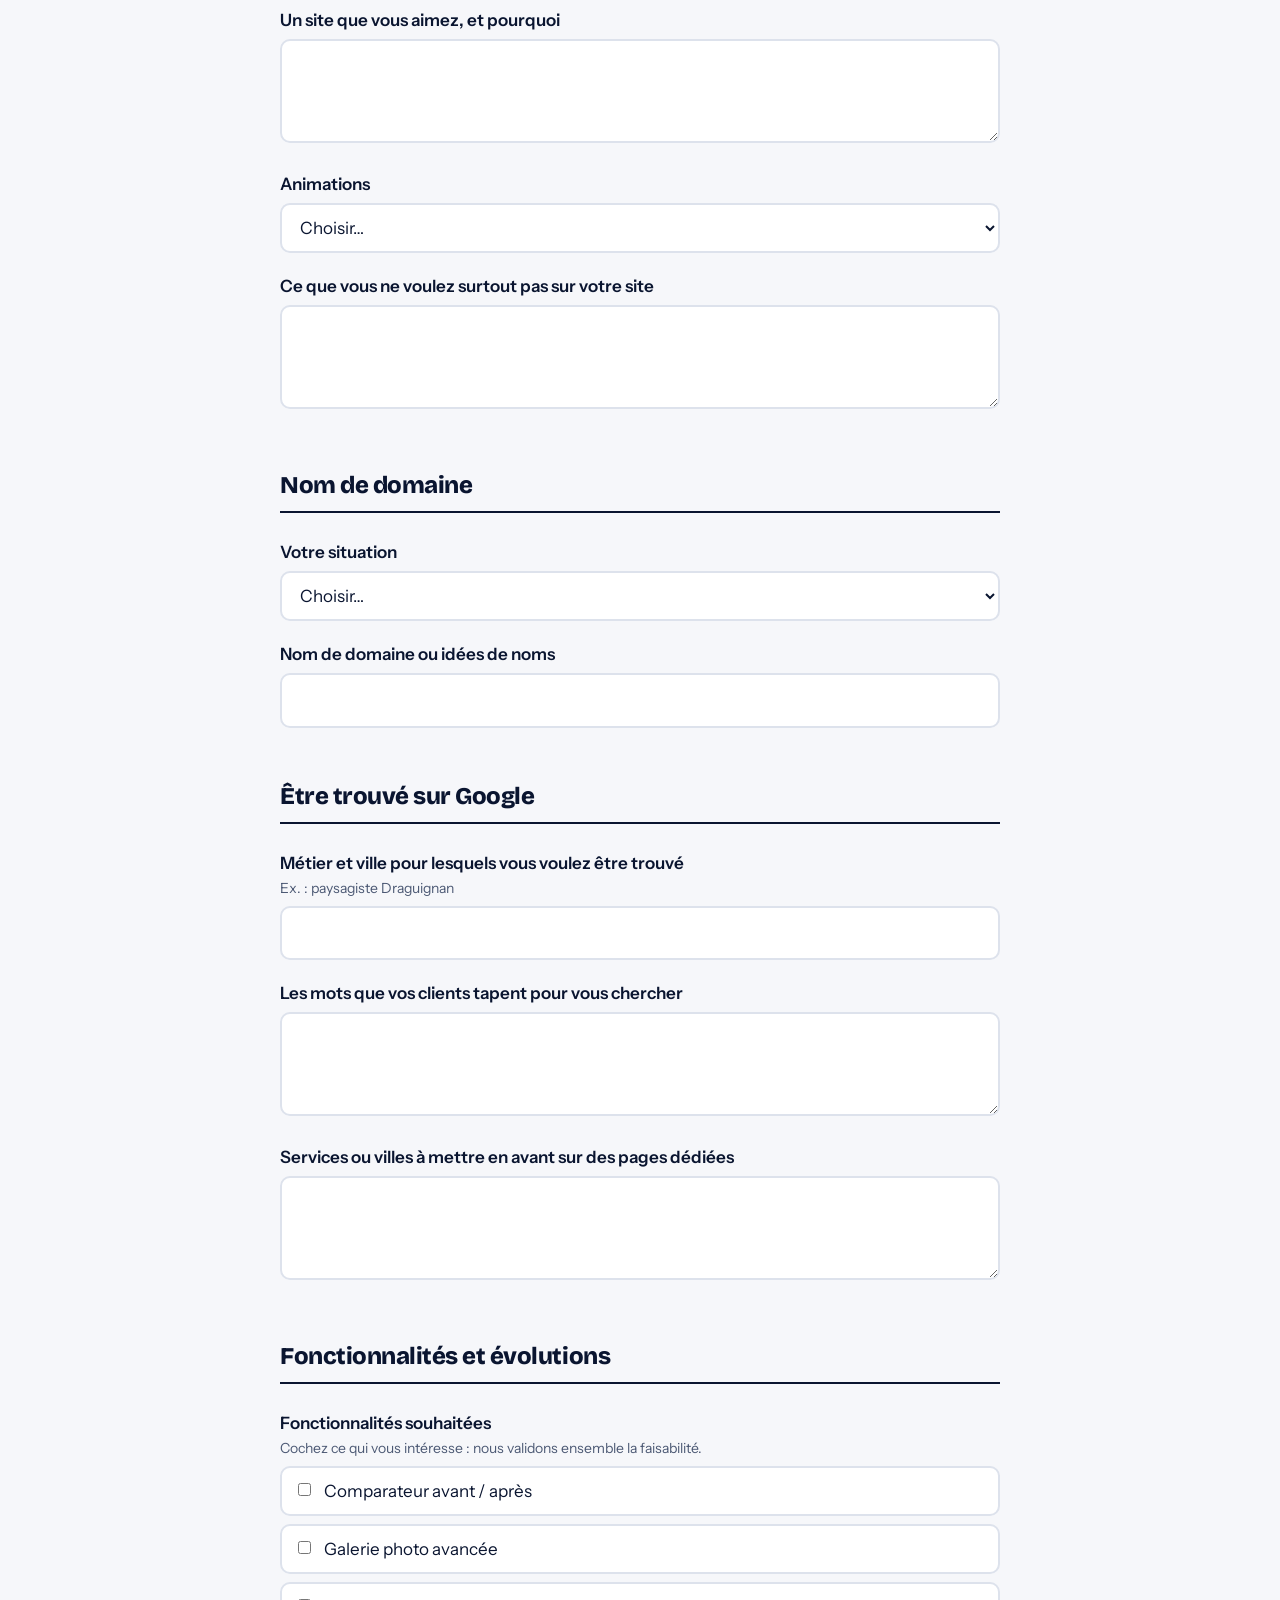
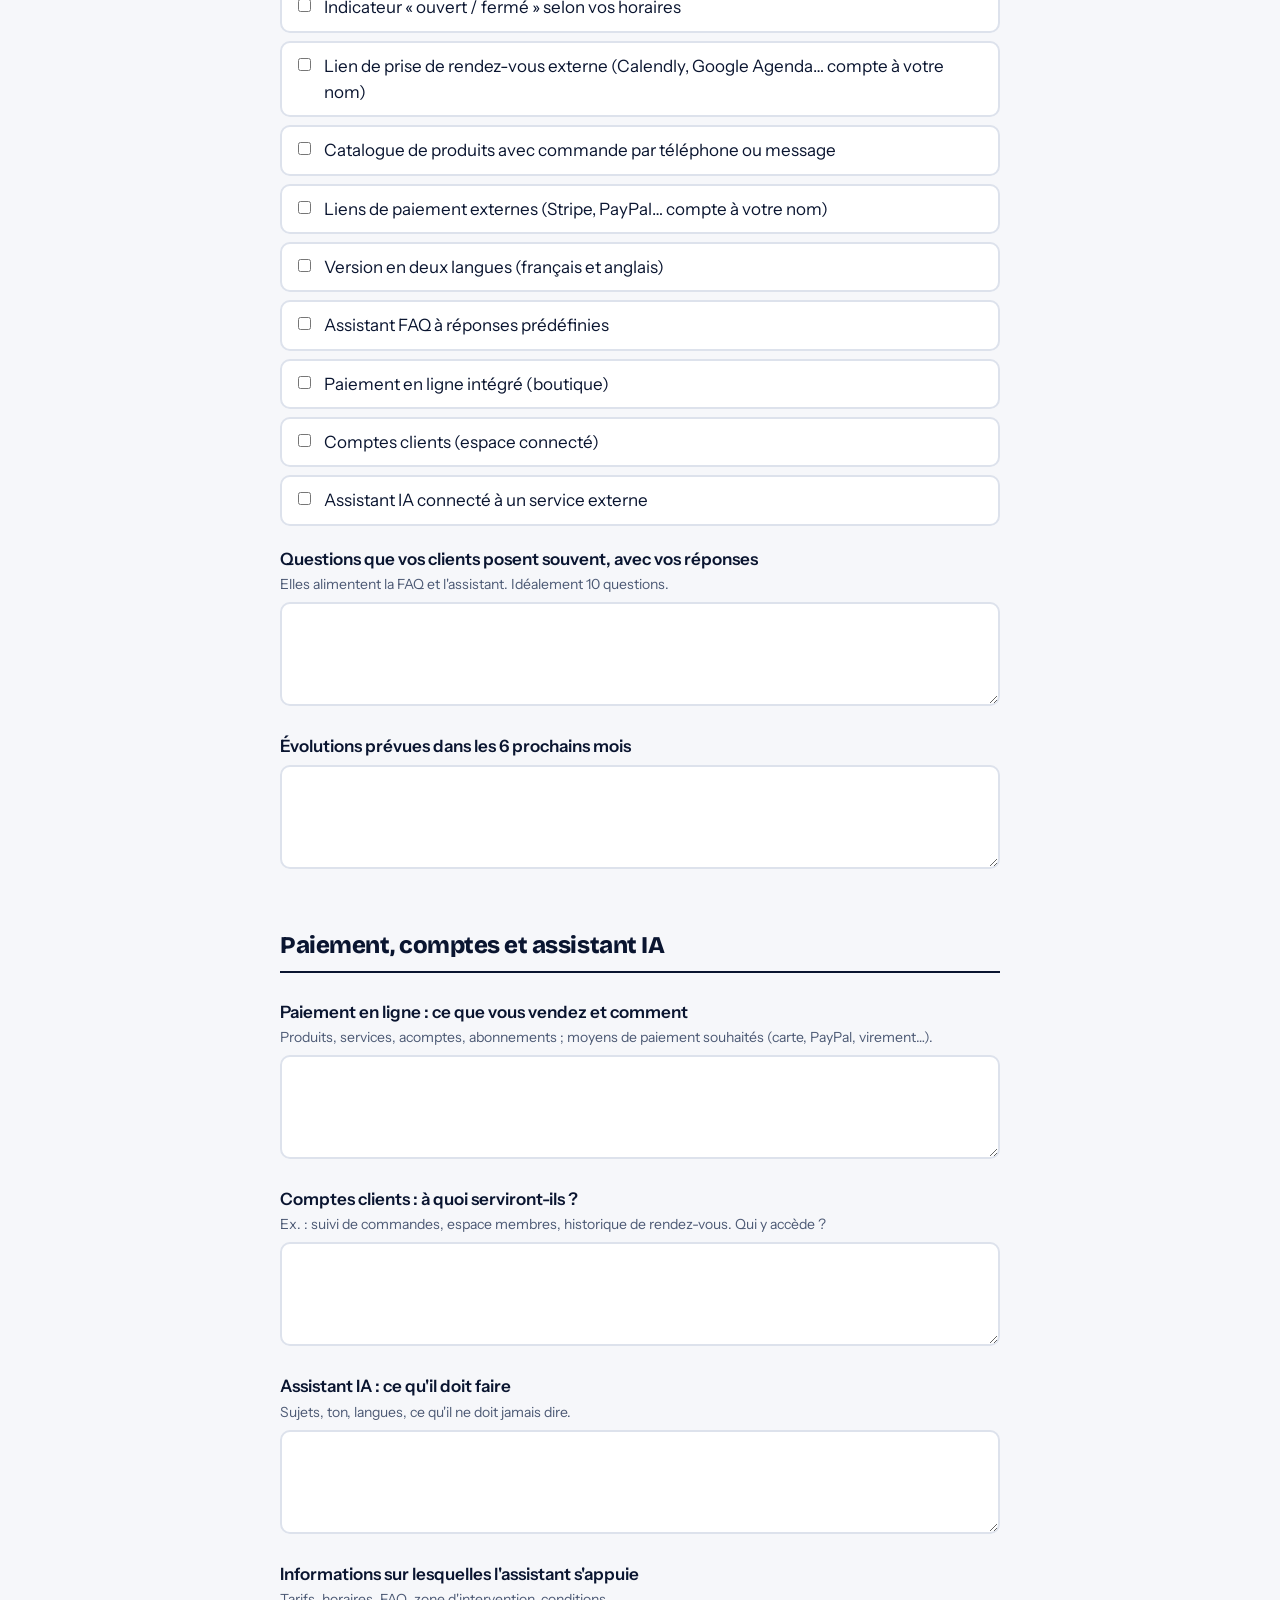
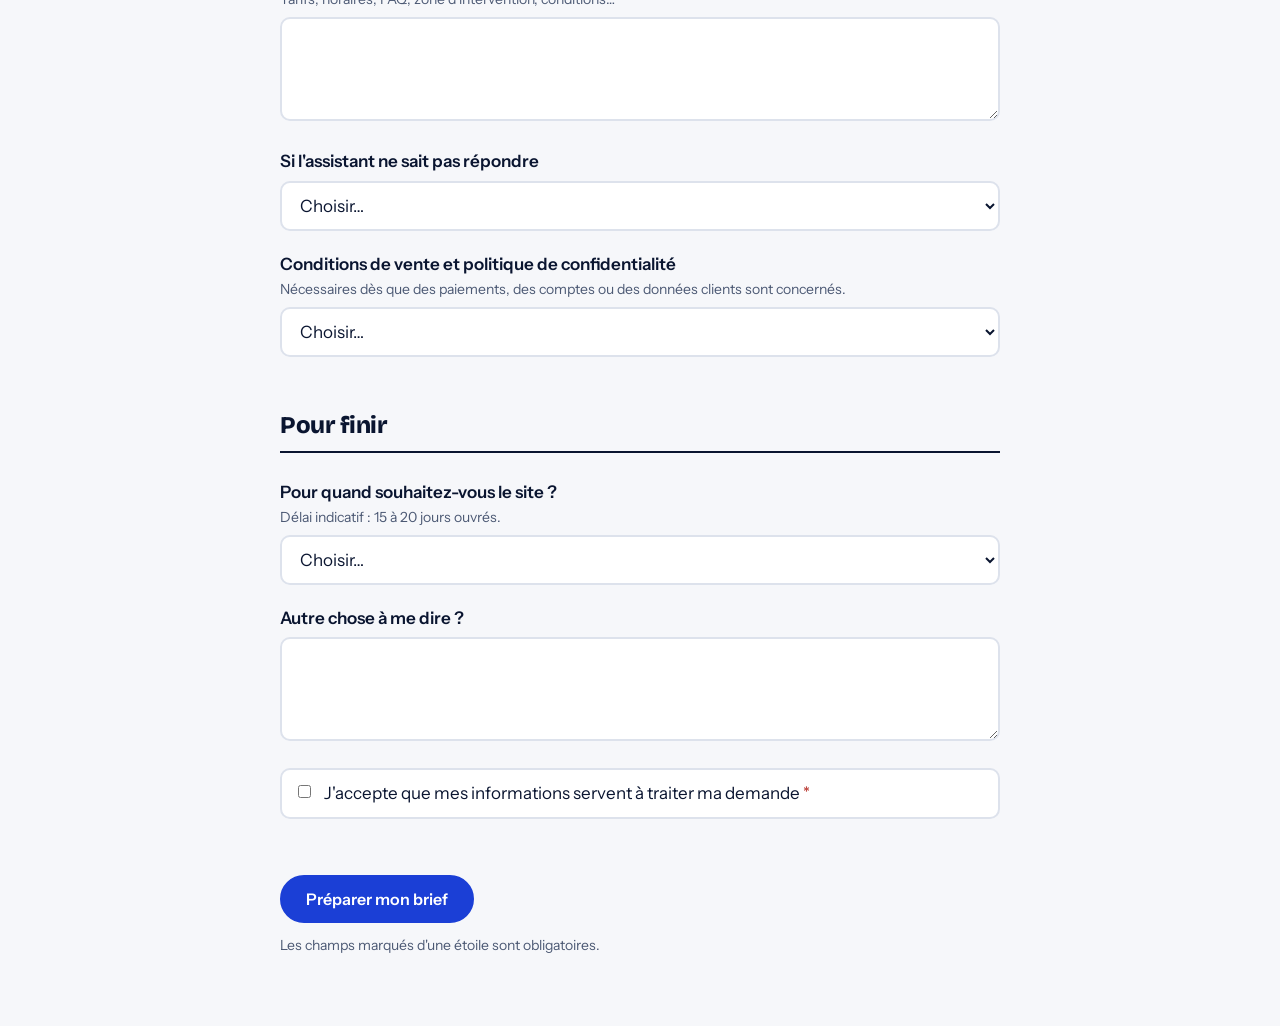
==== commit 815001b3: "Add files via upload" ====
--- a/brief-business.html
+++ b/brief-business.html
@@ -19,7 +19,7 @@
 </div></header>
 <div class="bar"><div class="w"><span id="pct">0 %</span><div class="track"><i id="fill"></i></div></div></div>
 <main class="w">
-<div class="note">Vos réponses sont enregistrées sur cet appareil pendant que vous remplissez le brief. À la fin, vous me l'envoyez par email ou par WhatsApp. <b>Ce que je ne propose pas :</b> paiement en ligne intégré, comptes clients, newsletter, assistant IA connecté à un service externe. Aucun classement Google n'est garanti.</div>
+<div class="note">Vos réponses sont enregistrées sur cet appareil pendant que vous remplissez le brief. À la fin, vous me l'envoyez par email ou par WhatsApp. Les fonctions avancées (paiement en ligne, comptes clients, assistant IA) reposent sur des services externes : nous en discutons ensemble avant de valider votre projet.</div>
 <div id="form"></div>
 <div class="go"><button class="btn" id="build" type="button">Préparer mon brief</button><p class="fine">Les champs marqués d'une étoile sont obligatoires.</p></div>
 <section class="result" id="result" aria-live="polite">
@@ -31,7 +31,7 @@
 <p class="fine">Je vous recontacte sous 24 h. Vos données servent uniquement à traiter votre demande (voir <a href="mentions-legales.html">mentions légales</a>).</p>
 </section>
 </main>
-<script>window.BRIEF={"key": "business", "name": "Business", "scope": "80 €/mois · site avancé, plusieurs pages", "max": 0, "sections": [["Vous", [{"i": "nom", "t": "text", "q": "Nom et prénom", "r": 1}, {"i": "ent", "t": "text", "q": "Nom de l'entreprise ou de la marque", "r": 1}, {"i": "mail", "t": "email", "q": "Email", "r": 1}, {"i": "tel", "t": "tel", "q": "Téléphone", "r": 1}, {"i": "ville", "t": "text", "q": "Adresse ou ville(s) d'intervention", "h": "Ex. : Draguignan et 20 km autour", "r": 1}, {"i": "actuel", "t": "url", "q": "Site web actuel, s'il existe"}]], ["Votre activité", [{"i": "act", "t": "textarea", "q": "Décrivez votre activité en 3 ou 4 phrases", "h": "Ce que vous faites, pour qui, depuis quand.", "r": 1}, {"i": "atout", "t": "text", "q": "Ce qui vous différencie des autres"}, {"i": "cible", "t": "text", "q": "Vos clients types", "h": "Particuliers, entreprises, âge, quartier…"}, {"i": "conc", "t": "textarea", "q": "2 ou 3 concurrents ou entreprises que vous admirez", "h": "Avec leur site web si possible."}, {"i": "succes", "t": "textarea", "q": "À quoi verrez-vous que votre site est réussi ?", "h": "Ex. : plus d'appels, de demandes de devis, de rendez-vous."}]], ["Votre site", [{"i": "obj", "t": "select", "q": "Objectif principal", "r": 1, "o": ["Être contacté (appel, WhatsApp, email)", "Présenter mes services", "Montrer mes réalisations", "Donner mes horaires et mon accès", "Rassurer et gagner en crédibilité", "Prendre des rendez-vous (via un lien externe de réservation)", "Présenter un catalogue de produits"]}, {"i": "pages", "t": "checks", "q": "Pages souhaitées", "h": "Votre formule limite le nombre de pages. L'accueil compte pour une page.", "r": 1, "o": ["Accueil", "Services / prestations", "À propos", "Réalisations / galerie", "Tarifs", "Contact", "FAQ", "Zone d'intervention", "Avis clients (réels et fournis par vous)", "Une page par service", "Blog / actualités (articles que vous me fournissez)", "Catalogue de produits"]}, {"i": "serv", "t": "textarea", "q": "Vos services ou produits", "h": "Une ligne par service, avec une courte description.", "r": 1}, {"i": "tarifs", "t": "textarea", "q": "Tarifs à publier, si vous le souhaitez", "h": "Prestation et prix, une par ligne."}, {"i": "horaires", "t": "textarea", "q": "Horaires d'ouverture ou de disponibilité"}, {"i": "zone", "t": "textarea", "q": "Villes et quartiers que vous desservez", "h": "Une ligne par zone : elles alimentent la page « Zone d'intervention »."}, {"i": "avis", "t": "textarea", "q": "Avis clients à publier", "h": "Uniquement de vrais avis, avec l'accord de leurs auteurs : prénom et texte."}, {"i": "prod", "t": "textarea", "q": "Produits à présenter", "h": "Nom, prix, description. Une ligne par produit."}, {"i": "blog", "t": "textarea", "q": "Premiers articles ou sujets d'actualités", "h": "Je mets en page les articles que vous me fournissez."}]], ["Contenus", [{"i": "dispo", "t": "checks", "q": "Ce que vous avez déjà", "o": ["Logo", "Photos de qualité", "Textes rédigés", "Rien de prêt : je rédige les textes et je crée un logo simple (texte)"], "r": 1}, {"i": "envoi", "t": "select", "q": "Comment m'envoyer vos photos et votre logo ?", "o": ["Par WhatsApp", "Par email", "Par lien (Drive, Dropbox…)", "Je n'en ai pas"]}, {"i": "legal", "t": "textarea", "q": "Informations légales à publier", "h": "Nom de l'entreprise, adresse, SIRET si vous en avez un. Je ne publie que ce que vous m'indiquez.", "r": 1}]], ["Contact et réservation", [{"i": "cont", "t": "checks", "q": "Comment vos clients doivent vous contacter", "r": 1, "o": ["Bouton Appeler", "Bouton WhatsApp", "Lien email", "Itinéraire Google Maps", "Formulaire de demande qui s'envoie par email ou WhatsApp", "Carte Google Maps intégrée"]}, {"i": "res", "t": "textarea", "q": "Liens de vos réseaux sociaux", "h": "Instagram, Facebook, TikTok, LinkedIn… un lien par ligne."}, {"i": "gbp", "t": "url", "q": "Lien de votre fiche Google (Google Business Profile)"}, {"i": "rdv", "t": "url", "q": "Lien de prise de rendez-vous", "h": "Calendly, Google Agenda ou autre service dont vous avez le compte."}, {"i": "pay", "t": "select", "q": "Paiement en ligne via un service externe", "o": ["Pas de paiement en ligne", "J'ai déjà un compte (Stripe, PayPal…)", "Je dois en ouvrir un"]}]], ["Style", [{"i": "coul", "t": "text", "q": "Couleurs de votre marque", "h": "Codes ou description. Sans préférence : je propose."}, {"i": "amb", "t": "select", "q": "Ambiance souhaitée", "o": ["Sobre et professionnelle", "Chaleureuse et conviviale", "Moderne et dynamique", "Nature et authentique", "Haut de gamme", "Je ne sais pas, conseillez-moi"]}, {"i": "aime", "t": "textarea", "q": "Un site que vous aimez, et pourquoi"}, {"i": "anim", "t": "select", "q": "Animations", "o": ["Aucune", "Discrètes", "Marquées", "Conseillez-moi"]}, {"i": "non", "t": "textarea", "q": "Ce que vous ne voulez surtout pas sur votre site"}]], ["Nom de domaine", [{"i": "dom", "t": "select", "q": "Votre situation", "o": ["J'ai déjà un nom de domaine", "Je n'en ai pas : aidez-moi à choisir", "Je ne sais pas ce que c'est"]}, {"i": "domn", "t": "text", "q": "Nom de domaine ou idées de noms"}]], ["Être trouvé sur Google", [{"i": "seo", "t": "text", "q": "Métier et ville pour lesquels vous voulez être trouvé", "h": "Ex. : paysagiste Draguignan"}, {"i": "mots", "t": "textarea", "q": "Les mots que vos clients tapent pour vous chercher"}, {"i": "seo3", "t": "textarea", "q": "Services ou villes à mettre en avant sur des pages dédiées"}]], ["Fonctionnalités et évolutions", [{"i": "fonc", "t": "checks", "q": "Fonctionnalités souhaitées", "h": "Uniquement des fonctions réalisables sur un site hébergé sans serveur.", "o": ["Comparateur avant / après", "Galerie photo avancée", "Indicateur « ouvert / fermé » selon vos horaires", "Lien de prise de rendez-vous externe (Calendly, Google Agenda… compte à votre nom)", "Catalogue de produits avec commande par téléphone ou message", "Liens de paiement externes (Stripe, PayPal… compte à votre nom)", "Version en deux langues (français et anglais)", "Assistant FAQ à réponses prédéfinies"]}, {"i": "faq", "t": "textarea", "q": "Questions que vos clients posent souvent, avec vos réponses", "h": "Elles alimentent la FAQ et l'assistant. Idéalement 10 questions."}, {"i": "evo", "t": "textarea", "q": "Évolutions prévues dans les 6 prochains mois"}]], ["Pour finir", [{"i": "delai", "t": "select", "q": "Pour quand souhaitez-vous le site ?", "h": "Délai indicatif : 15 à 20 jours ouvrés.", "o": ["Dès que possible", "Dans le mois", "Dans 2 ou 3 mois", "Pas de date précise"]}, {"i": "plus", "t": "textarea", "q": "Autre chose à me dire ?"}, {"i": "ok", "t": "consent", "q": "J'accepte que mes informations servent à traiter ma demande", "r": 1}]]]};</script>
+<script>window.BRIEF={"key": "business", "name": "Business", "scope": "80 €/mois · site avancé, plusieurs pages", "max": 0, "sections": [["Vous", [{"i": "nom", "t": "text", "q": "Nom et prénom", "r": 1}, {"i": "ent", "t": "text", "q": "Nom de l'entreprise ou de la marque", "r": 1}, {"i": "mail", "t": "email", "q": "Email", "r": 1}, {"i": "tel", "t": "tel", "q": "Téléphone", "r": 1}, {"i": "ville", "t": "text", "q": "Adresse ou ville(s) d'intervention", "h": "Ex. : Draguignan et 20 km autour", "r": 1}, {"i": "actuel", "t": "url", "q": "Site web actuel, s'il existe"}]], ["Votre activité", [{"i": "act", "t": "textarea", "q": "Décrivez votre activité en 3 ou 4 phrases", "h": "Ce que vous faites, pour qui, depuis quand.", "r": 1}, {"i": "atout", "t": "text", "q": "Ce qui vous différencie des autres"}, {"i": "cible", "t": "text", "q": "Vos clients types", "h": "Particuliers, entreprises, âge, quartier…"}, {"i": "conc", "t": "textarea", "q": "2 ou 3 concurrents ou entreprises que vous admirez", "h": "Avec leur site web si possible."}, {"i": "succes", "t": "textarea", "q": "À quoi verrez-vous que votre site est réussi ?", "h": "Ex. : plus d'appels, de demandes de devis, de rendez-vous."}]], ["Votre site", [{"i": "obj", "t": "select", "q": "Objectif principal", "r": 1, "o": ["Être contacté (appel, WhatsApp, email)", "Présenter mes services", "Montrer mes réalisations", "Donner mes horaires et mon accès", "Rassurer et gagner en crédibilité", "Prendre des rendez-vous (via un lien externe de réservation)", "Présenter un catalogue de produits"]}, {"i": "pages", "t": "checks", "q": "Pages souhaitées", "h": "Votre formule limite le nombre de pages. L'accueil compte pour une page.", "r": 1, "o": ["Accueil", "Services / prestations", "À propos", "Réalisations / galerie", "Tarifs", "Contact", "FAQ", "Zone d'intervention", "Avis clients (réels et fournis par vous)", "Une page par service", "Blog / actualités (articles que vous me fournissez)", "Catalogue de produits"]}, {"i": "serv", "t": "textarea", "q": "Vos services ou produits", "h": "Une ligne par service, avec une courte description.", "r": 1}, {"i": "tarifs", "t": "textarea", "q": "Tarifs à publier, si vous le souhaitez", "h": "Prestation et prix, une par ligne."}, {"i": "horaires", "t": "textarea", "q": "Horaires d'ouverture ou de disponibilité"}, {"i": "zone", "t": "textarea", "q": "Villes et quartiers que vous desservez", "h": "Une ligne par zone : elles alimentent la page « Zone d'intervention »."}, {"i": "avis", "t": "textarea", "q": "Avis clients à publier", "h": "Uniquement de vrais avis, avec l'accord de leurs auteurs : prénom et texte."}, {"i": "prod", "t": "textarea", "q": "Produits à présenter", "h": "Nom, prix, description. Une ligne par produit."}, {"i": "blog", "t": "textarea", "q": "Premiers articles ou sujets d'actualités", "h": "Je mets en page les articles que vous me fournissez."}]], ["Contenus", [{"i": "dispo", "t": "checks", "q": "Ce que vous avez déjà", "o": ["Logo", "Photos de qualité", "Textes rédigés", "Rien de prêt : je rédige les textes et je crée un logo simple (texte)"], "r": 1}, {"i": "envoi", "t": "select", "q": "Comment m'envoyer vos photos et votre logo ?", "o": ["Par WhatsApp", "Par email", "Par lien (Drive, Dropbox…)", "Je n'en ai pas"]}, {"i": "legal", "t": "textarea", "q": "Informations légales à publier", "h": "Nom de l'entreprise, adresse, SIRET si vous en avez un. Je ne publie que ce que vous m'indiquez.", "r": 1}]], ["Contact et réservation", [{"i": "cont", "t": "checks", "q": "Comment vos clients doivent vous contacter", "r": 1, "o": ["Bouton Appeler", "Bouton WhatsApp", "Lien email", "Itinéraire Google Maps", "Formulaire de demande qui s'envoie par email ou WhatsApp", "Carte Google Maps intégrée"]}, {"i": "res", "t": "textarea", "q": "Liens de vos réseaux sociaux", "h": "Instagram, Facebook, TikTok, LinkedIn… un lien par ligne."}, {"i": "gbp", "t": "url", "q": "Lien de votre fiche Google (Google Business Profile)"}, {"i": "rdv", "t": "url", "q": "Lien de prise de rendez-vous", "h": "Calendly, Google Agenda ou autre service dont vous avez le compte."}, {"i": "pay", "t": "select", "q": "Paiement en ligne via un service externe", "o": ["Pas de paiement en ligne", "J'ai déjà un compte (Stripe, PayPal…)", "Je dois en ouvrir un"]}]], ["Style", [{"i": "coul", "t": "text", "q": "Couleurs de votre marque", "h": "Codes ou description. Sans préférence : je propose."}, {"i": "amb", "t": "select", "q": "Ambiance souhaitée", "o": ["Sobre et professionnelle", "Chaleureuse et conviviale", "Moderne et dynamique", "Nature et authentique", "Haut de gamme", "Je ne sais pas, conseillez-moi"]}, {"i": "aime", "t": "textarea", "q": "Un site que vous aimez, et pourquoi"}, {"i": "anim", "t": "select", "q": "Animations", "o": ["Aucune", "Discrètes", "Marquées", "Conseillez-moi"]}, {"i": "non", "t": "textarea", "q": "Ce que vous ne voulez surtout pas sur votre site"}]], ["Nom de domaine", [{"i": "dom", "t": "select", "q": "Votre situation", "o": ["J'ai déjà un nom de domaine", "Je n'en ai pas : aidez-moi à choisir", "Je ne sais pas ce que c'est"]}, {"i": "domn", "t": "text", "q": "Nom de domaine ou idées de noms"}]], ["Être trouvé sur Google", [{"i": "seo", "t": "text", "q": "Métier et ville pour lesquels vous voulez être trouvé", "h": "Ex. : paysagiste Draguignan"}, {"i": "mots", "t": "textarea", "q": "Les mots que vos clients tapent pour vous chercher"}, {"i": "seo3", "t": "textarea", "q": "Services ou villes à mettre en avant sur des pages dédiées"}]], ["Fonctionnalités et évolutions", [{"i": "fonc", "t": "checks", "q": "Fonctionnalités souhaitées", "h": "Cochez ce qui vous intéresse : nous validons ensemble la faisabilité.", "o": ["Comparateur avant / après", "Galerie photo avancée", "Indicateur « ouvert / fermé » selon vos horaires", "Lien de prise de rendez-vous externe (Calendly, Google Agenda… compte à votre nom)", "Catalogue de produits avec commande par téléphone ou message", "Liens de paiement externes (Stripe, PayPal… compte à votre nom)", "Version en deux langues (français et anglais)", "Assistant FAQ à réponses prédéfinies", "Paiement en ligne intégré (boutique)", "Comptes clients (espace connecté)", "Assistant IA connecté à un service externe"]}, {"i": "faq", "t": "textarea", "q": "Questions que vos clients posent souvent, avec vos réponses", "h": "Elles alimentent la FAQ et l'assistant. Idéalement 10 questions."}, {"i": "evo", "t": "textarea", "q": "Évolutions prévues dans les 6 prochains mois"}]], ["Paiement, comptes et assistant IA", [{"i": "pay2", "t": "textarea", "q": "Paiement en ligne : ce que vous vendez et comment", "h": "Produits, services, acomptes, abonnements ; moyens de paiement souhaités (carte, PayPal, virement…)."}, {"i": "comp", "t": "textarea", "q": "Comptes clients : à quoi serviront-ils ?", "h": "Ex. : suivi de commandes, espace membres, historique de rendez-vous. Qui y accède ?"}, {"i": "ia", "t": "textarea", "q": "Assistant IA : ce qu'il doit faire", "h": "Sujets, ton, langues, ce qu'il ne doit jamais dire."}, {"i": "iasrc", "t": "textarea", "q": "Informations sur lesquelles l'assistant s'appuie", "h": "Tarifs, horaires, FAQ, zone d'intervention, conditions…"}, {"i": "iaesc", "t": "select", "q": "Si l'assistant ne sait pas répondre", "o": ["Renvoyer vers mon téléphone", "Renvoyer vers WhatsApp", "Renvoyer vers mon email", "Proposer un rendez-vous"]}, {"i": "rgpd", "t": "select", "q": "Conditions de vente et politique de confidentialité", "h": "Nécessaires dès que des paiements, des comptes ou des données clients sont concernés.", "o": ["Je les ai déjà", "Je n'en ai pas", "Je ne sais pas ce que c'est"]}]], ["Pour finir", [{"i": "delai", "t": "select", "q": "Pour quand souhaitez-vous le site ?", "h": "Délai indicatif : 15 à 20 jours ouvrés.", "o": ["Dès que possible", "Dans le mois", "Dans 2 ou 3 mois", "Pas de date précise"]}, {"i": "plus", "t": "textarea", "q": "Autre chose à me dire ?"}, {"i": "ok", "t": "consent", "q": "J'accepte que mes informations servent à traiter ma demande", "r": 1}]]]};</script>
 <script src="brief.js"></script>
 </body>
 </html>
